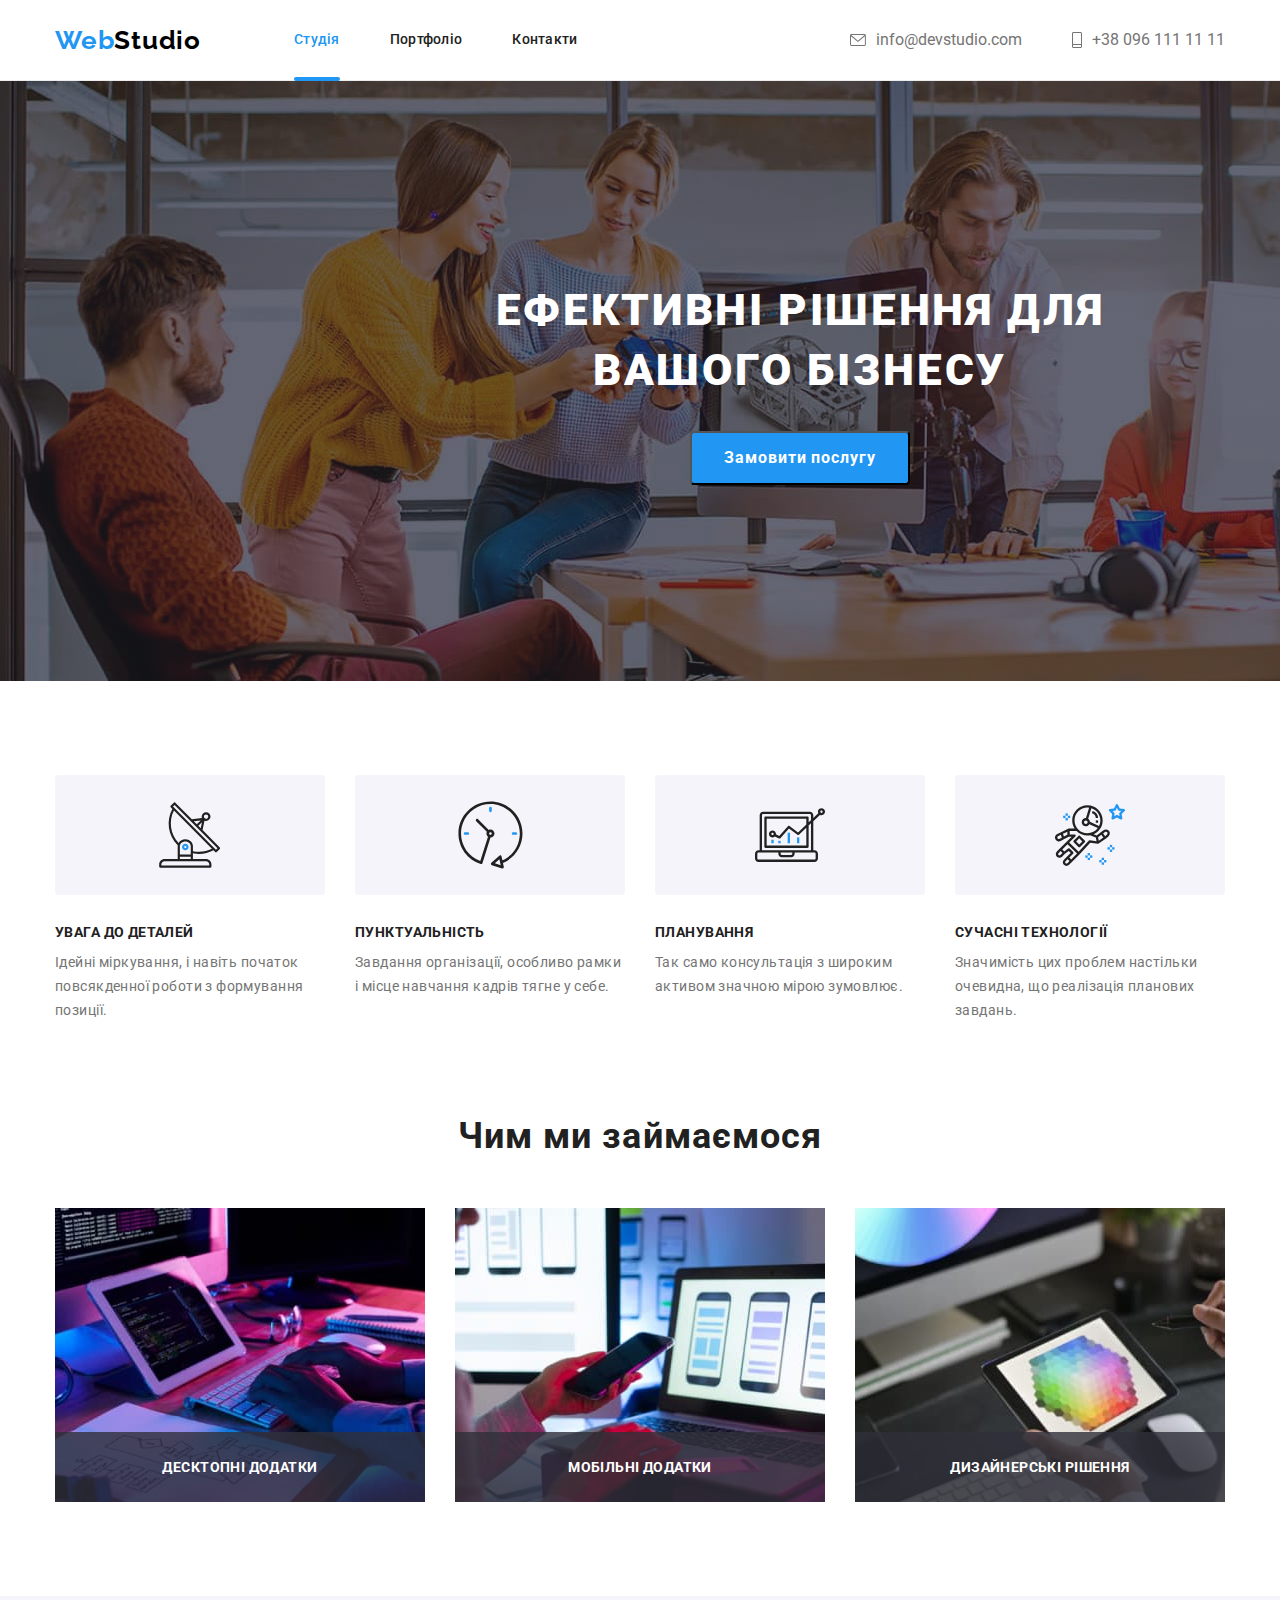
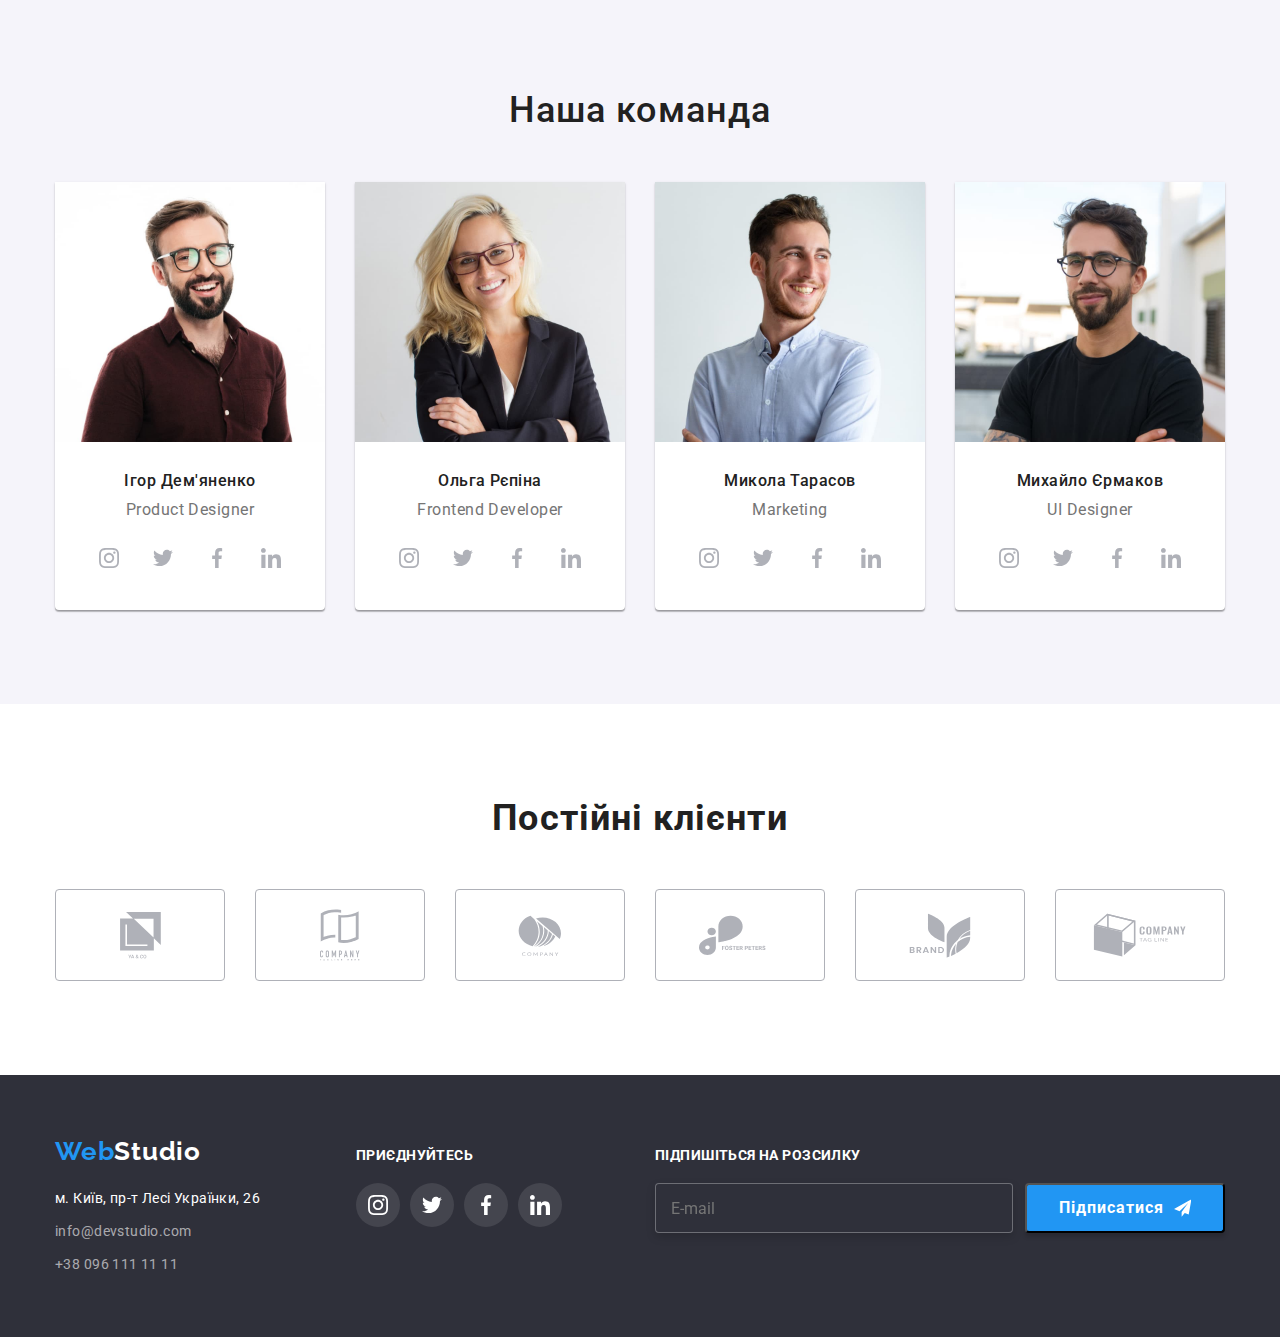
==== index.html @ 46eb8ef8 "one" ====
<!DOCTYPE html>
<html lang="uk">
  <head>
    <meta charset="UTF-8" />
    <meta http-equiv="X-UA-Compatible" content="IE=edge" />
    <meta name="viewport" content="width=device-width, initial-scale=1.0" />
    <title>WebStudio</title>
    <link rel="preconnect" href="https://fonts.googleapis.com" />
    <link rel="preconnect" href="https://fonts.gstatic.com" crossorigin />
    <link
      href="https://fonts.googleapis.com/css2?family=Raleway:wght@700&family=Roboto:wght@400;500;700;900&display=swap"
      rel="stylesheet"
    />
    <link
      rel="stylesheet"
      href="https://cdnjs.cloudflare.com/ajax/libs/modern-normalize/1.1.0/modern-normalize.css"
    />
    <link rel="stylesheet" href=".//css/main.min.css" />
  </head>
  <body>
    <header class="head">
      <div class="container head__container">
        <nav class="nav">
          <a href="./index.html" class="logo"
            >Web<span class="logo--top">Studio</span></a
          >
          <ul class="list nav__list">
            <li class="item nav__item">
              <a href="./index.html" class="link nav__link nav__link--current"
                >Студія</a
              >
            </li>
            <li class="item nav__item">
              <a href="./portfolio.html" class="link nav__link">Портфоліо</a>
            </li>
            <li class="item nav__item">
              <a href="#" class="link nav__link">Контакти</a>
            </li>
          </ul>
        </nav>
        <ul class="list list--contact">
          <li class="item list--contact__item">
            <a
              href="mailto:info@devstudio.com"
              class="link list--contact__link"
            >
              <svg class="icon-mail" width="16px" height="12px">
                <use href="./images/symbol-defs.svg#icon-mail"></use>
              </svg>
              info@devstudio.com</a
            >
          </li>
          <li class="item list--contact__item">
            <a href="tel:+380961111111" class="link list--contact__link">
              <svg class="icon-phone" width="10px" height="16px">
                <use href="./images/symbol-defs.svg#icon-phone"></use></svg
              >+38 096 111 11 11</a
            >
          </li>
        </ul>
      </div>
    </header>
    <main>
      <section class="hero">
        <h1 class="title hero__title">
          ЕФЕКТИВНІ РІШЕННЯ ДЛЯ <br />
          ВАШОГО БІЗНЕСУ
        </h1>
        <button type="button" class="button" data-modal-open>
          Замовити послугу
        </button>
      </section>
      <section class="benefits">
        <div class="container">
          <h2 class="visually-hidden">Наші переваги</h2>
          <ul class="benefits__list list">
            <li class="item benefits__item">
              <div class="benefits__svg">
                <svg width="65.32px" height="70px">
                  <use href="./images/symbol-defs.svg#icon-antenna"></use>
                </svg>
              </div>
              <h3 class="title benefits__title">УВАГА ДО ДЕТАЛЕЙ</h3>
              <p class="text benefits__text">
                Ідейні міркування, і навіть початок повсякденної роботи з
                формування позиції.
              </p>
            </li>
            <li class="item benefits__item">
              <div class="benefits__svg">
                <svg width="66.96px" height="70px">
                  <use href="./images/symbol-defs.svg#icon-clock"></use>
                </svg>
              </div>
              <h3 class="title benefits__title">ПУНКТУАЛЬНІСТЬ</h3>
              <p class="text benefits__text">
                Завдання організації, особливо рамки і місце навчання кадрів
                тягне у себе.
              </p>
            </li>
            <li class="item benefits__item">
              <div class="benefits__svg">
                <svg width="70px" height="70px" class="diagram">
                  <use href="./images/symbol-defs.svg#icon-diagram"></use>
                </svg>
              </div>
              <h3 class="title benefits__title">ПЛАНУВАННЯ</h3>
              <p class="text benefits__text">
                Так само консультація з широким активом значною мірою зумовлює.
              </p>
            </li>
            <li class="item benefits__item">
              <div class="benefits__svg">
                <svg width="70px" height="70px">
                  <use href="./images/symbol-defs.svg#icon-astronaut"></use>
                </svg>
              </div>
              <h3 class="title benefits__title">СУЧАСНІ ТЕХНОЛОГІЇ</h3>
              <p class="text benefits__text">
                Значимість цих проблем настільки очевидна, що реалізація
                планових завдань.
              </p>
            </li>
          </ul>
        </div>
      </section>
      <section class="ourwork">
        <div class="container">
          <h2 class="title ourwork__title">Чим ми займаємося</h2>
          <ul class="list ourwork__list">
            <li class="item ourwork__item">
              <div class="ourwork__overlay">
                <h3 class="ourwork__text text">ДЕСКТОПНІ ДОДАТКИ</h3>
              </div>
              <img
                src="./images/img1.jpg"
                width="370"
                alt="Людина працює за комп'ютером"
              />
            </li>
            <li class="item ourwork__item">
              <div class="ourwork__overlay">
                <h3 class="ourwork__text text">МОБІЛЬНІ ДОДАТКИ</h3>
              </div>
              <img
                src="./images/img3.jpg"
                width="370"
                alt="Людина працює з телефоном"
              />
            </li>
            <li class="item ourwork__item">
              <div class="ourwork__overlay">
                <h3 class="ourwork__text text">ДИЗАЙНЕРСЬКІ РІШЕННЯ</h3>
              </div>
              <img
                src="./images/img2.jpg"
                width="370"
                alt="Людина працює з планшетом"
              />
            </li>
          </ul>
        </div>
      </section>
      <section class="team">
        <div class="container">
          <h2 class="title team__title">Наша команда</h2>
          <ul class="list team__list">
            <li class="item team__item">
              <img
                class="members-photo"
                src="./images/person1.jpg"
                width="270"
                alt="Фотографія Ігор Дем'яненко"
              />
              <div class="team__border">
                <h3 class="title team__item__title">Ігор Дем'яненко</h3>
                <p class="text team__text">Product Designer</p>
                <ul class="sm-list list">
                  <li class="sm-list__item item">
                    <a class="sm-list__link link inst" href="#"
                      ><svg class="inst" width="20px" height="20px">
                        <use
                          href="./images/symbol-defs.svg#icon-inst"
                        ></use></svg
                    ></a>
                  </li>
                  <li class="sm-list__item item">
                    <a class="sm-list__link link twitter" href="#"
                      ><svg class="twitter" width="20px" height="20px">
                        <use
                          href="./images/symbol-defs.svg#icon-twitter"
                        ></use></svg
                    ></a>
                  </li>
                  <li class="sm-list__item item">
                    <a class="sm-list__link link fb" href="#"
                      ><svg class="fb" width="20px" height="20px">
                        <use href="./images/symbol-defs.svg#icon-fb"></use></svg
                    ></a>
                  </li>
                  <li class="sm-list__item item">
                    <a class="sm-list__link link linkedin" href="#"
                      ><svg class="linkedin" width="20px" height="20px">
                        <use
                          href="./images/symbol-defs.svg#icon-linkedin"
                        ></use></svg
                    ></a>
                  </li>
                </ul>
              </div>
            </li>
            <li class="item team__item">
              <img
                class="members-photo"
                src="./images/person2.jpg"
                width="270"
                alt="Фотографія Ольга Рєпіна"
              />
              <div class="team__border">
                <h3 class="title team__item__title">Ольга Рєпіна</h3>
                <p class="text team__text">Frontend Developer</p>
                <ul class="sm-list list">
                  <li class="sm-list__item item">
                    <a class="sm-list__link link inst" href="#"
                      ><svg class="inst" width="20px" height="20px">
                        <use
                          href="./images/symbol-defs.svg#icon-inst"
                        ></use></svg
                    ></a>
                  </li>
                  <li class="sm-list__item item">
                    <a class="sm-list__link link twitter" href="#"
                      ><svg class="twitter" width="20px" height="20px">
                        <use
                          href="./images/symbol-defs.svg#icon-twitter"
                        ></use></svg
                    ></a>
                  </li>
                  <li class="sm-list__item item">
                    <a class="sm-list__link link fb" href="#"
                      ><svg class="fb" width="20px" height="20px">
                        <use href="./images/symbol-defs.svg#icon-fb"></use></svg
                    ></a>
                  </li>
                  <li class="sm-list__item item">
                    <a class="sm-list__link link linkedin" href="#"
                      ><svg class="linkedin" width="20px" height="20px">
                        <use
                          href="./images/symbol-defs.svg#icon-linkedin"
                        ></use></svg
                    ></a>
                  </li>
                </ul>
              </div>
            </li>
            <li class="item team__item">
              <img
                class="members-photo"
                src="./images/person3.jpg"
                width="270"
                alt="Фотографія Микола Тарасов"
              />
              <div class="team__border">
                <h3 class="title team__item__title">Микола Тарасов</h3>
                <p class="text team__text">Marketing</p>
                <ul class="sm-list list">
                  <li class="sm-list__item item">
                    <a class="sm-list__link link inst" href="#"
                      ><svg class="inst" width="20px" height="20px">
                        <use
                          href="./images/symbol-defs.svg#icon-inst"
                        ></use></svg
                    ></a>
                  </li>
                  <li class="sm-list__item item">
                    <a class="sm-list__link link twitter" href="#"
                      ><svg class="twitter" width="20px" height="20px">
                        <use
                          href="./images/symbol-defs.svg#icon-twitter"
                        ></use></svg
                    ></a>
                  </li>
                  <li class="sm-list__item item">
                    <a class="sm-list__link link fb" href="#"
                      ><svg class="fb" width="20px" height="20px">
                        <use href="./images/symbol-defs.svg#icon-fb"></use></svg
                    ></a>
                  </li>
                  <li class="sm-list__item item">
                    <a class="sm-list__link link linkedin" href="#"
                      ><svg class="linkedin" width="20px" height="20px">
                        <use
                          href="./images/symbol-defs.svg#icon-linkedin"
                        ></use></svg
                    ></a>
                  </li>
                </ul>
              </div>
            </li>
            <li class="item team__item">
              <img
                class="members-photo"
                src="./images/person4.jpg"
                width="270"
                alt="Фотографія Михайло Єрмаков"
              />
              <div class="team__border">
                <h3 class="title team__item__title">Михайло Єрмаков</h3>
                <p class="text team__text">UI Designer</p>
                <ul class="sm-list list">
                  <li class="sm-list__item item">
                    <a class="sm-list__link link inst" href="#"
                      ><svg class="inst" width="20px" height="20px">
                        <use
                          href="./images/symbol-defs.svg#icon-inst"
                        ></use></svg
                    ></a>
                  </li>
                  <li class="sm-list__item item">
                    <a class="sm-list__link link twitter" href="#"
                      ><svg class="twitter" width="20px" height="20px">
                        <use
                          href="./images/symbol-defs.svg#icon-twitter"
                        ></use></svg
                    ></a>
                  </li>
                  <li class="sm-list__item item">
                    <a class="sm-list__link link fb" href="#"
                      ><svg class="fb" width="20px" height="20px">
                        <use href="./images/symbol-defs.svg#icon-fb"></use></svg
                    ></a>
                  </li>
                  <li class="sm-list__item item">
                    <a class="sm-list__link link linkedin" href="#"
                      ><svg class="linkedin" width="20px" height="20px">
                        <use
                          href="./images/symbol-defs.svg#icon-linkedin"
                        ></use></svg
                    ></a>
                  </li>
                </ul>
              </div>
            </li>
          </ul>
        </div>
      </section>
      <section class="client">
        <div class="container">
          <h2 class="client__title title">Постійні клієнти</h2>
          <ul class="client__list list">
            <li class="client__item item">
              <a class="client__link link" href="#"
                ><svg class="client-svg" width="41" height="46.7px">
                  <use href="./images/symbol-defs.svg#icon-icon1"></use></svg
              ></a>
            </li>
            <li class="client__item item">
              <a class="client__link link" href="#"
                ><svg class="client-svg" width="40" height="52">
                  <use href="./images/symbol-defs.svg#icon-icon2"></use></svg
              ></a>
            </li>
            <li class="client__item item">
              <a class="client__link link" href="#"
                ><svg class="client-svg" width="43.46px" height="41.18px">
                  <use href="./images/symbol-defs.svg#icon-icon3"></use></svg
              ></a>
            </li>
            <li class="client__item item">
              <a class="client__link link" href="#"
                ><svg class="client-svg" width="84.44px" height="40.62px">
                  <use href="./images/symbol-defs.svg#icon-icon4"></use></svg
              ></a>
            </li>
            <li class="client__item item">
              <a class="client__link link" href="#"
                ><svg class="client-svg" width="62.54px" height="45.43px">
                  <use href="./images/symbol-defs.svg#icon-icon5"></use></svg
              ></a>
            </li>
            <li class="client__item item">
              <a class="client__link link" href="#"
                ><svg class="client-svg" width="93.79px" height="43.93px">
                  <use href="./images/symbol-defs.svg#icon-icon6"></use></svg
              ></a>
            </li>
          </ul>
        </div>
      </section>
    </main>
    <footer class="footer">
      <div class="container footer__container">
        <div class="footer-adres">
          <a href="./index.html" class="footer-logo logo"
            >Web<span class="logo--foot">Studio</span></a
          >
          <address class="address-info">
            <ul class="address-info__list list">
              <li>
                <a
                  href="https://goo.gl/maps/CPtrU1FHBa2aNyZL9"
                  target="_blank"
                  rel="noopener noreferrer nofollow"
                  class="footer__link--adress link"
                  >м. Київ, пр-т Лесі Українки, 26</a
                >
              </li>
              <li>
                <a
                  href="mailto:info@devstudio.com"
                  class="footer__link footer__link--email link"
                  >info@devstudio.com</a
                >
              </li>
              <li>
                <a href="tel:+380961111111" class="footer__link link"
                  >+38 096 111 11 11</a
                >
              </li>
            </ul>
          </address>
        </div>
        <div class="footer-sm">
          <h3 class="footer-sm__title title">ПРИЄДНУЙТЕСЬ</h3>
          <ul class="sm-list--footer list">
            <li class="sm-list--footer__item item">
              <a class="sm-list--footer__link link inst" href="#"
                ><svg class="inst" width="20px" height="20px">
                  <use href="./images/symbol-defs.svg#icon-inst"></use></svg
              ></a>
            </li>
            <li class="sm-list--footer__item item">
              <a class="sm-list--footer__link link twitter" href="#"
                ><svg class="twitter" width="20px" height="20px">
                  <use href="./images/symbol-defs.svg#icon-twitter"></use></svg
              ></a>
            </li>
            <li class="sm-list--footer__item item">
              <a class="sm-list--footer__link link fb" href="#"
                ><svg class="fb" width="20px" height="20px">
                  <use href="./images/symbol-defs.svg#icon-fb"></use></svg
              ></a>
            </li>
            <li class="sm-list--footer__item item">
              <a class="sm-list--footer__link link linkedin" href="#"
                ><svg class="linkedin" width="20px" height="20px">
                  <use href="./images/symbol-defs.svg#icon-linkedin"></use></svg
              ></a>
            </li>
          </ul>
        </div>
        <div class="join-us">
          <h3 class="join-us__title">ПІДПИШІТЬСЯ НА РОЗСИЛКУ</h3>
          <form class="js-speaker-form join-us__form form" name="email">
            <label for="email"></label>
            <input
              class="join-us__form__input input"
              type="email"
              name="email"
              placeholder="E-mail"
              id="email"
            />
            <button class="button button-sub" type="submit">
              Підписатися<svg class="plane-svg" width="24px" height="24px">
                <use href="./images/symbol-defs.svg#icon-plane"></use>
              </svg>
            </button>
          </form>
        </div>
      </div>
    </footer>
    <div class="backdrop is-hidden" data-modal>
      <div class="modal">
        <button type="button" class="close-button" data-modal-close>
          <svg class="close-svg" width="18px" height="18px">
            <use href="./images/symbol-defs.svg#icon-close"></use>
          </svg>
        </button>
        <div class="modal-form">
          <h2 class="modal__title title">
            Залиште свої дані, ми вам передзвонимо
          </h2>
          <form class="js-speaker-form form modal-form__form" name="info">
            <div class="form-field">
              <label for="name">Ім'я</label>
              <input
                class="modal__input name"
                type="text"
                name="name"
                id="name"
              />
              <svg class="form-field--svg" width="18px" height="18px">
                <use href="./images/symbol-defs.svg#icon-person"></use>
              </svg>
            </div>
            <div class="form-field">
              <label for="tel">Телефон</label>
              <input class="modal__input tel" type="tel" name="tel" id="tel" />
              <svg class="form-field--svg" width="18px" height="18px">
                <use href="./images/symbol-defs.svg#icon-iphone"></use>
              </svg>
            </div>
            <div class="form-field">
              <label for="emaill">Пошта</label>
              <input
                class="modal__input email"
                type="email"
                name="email"
                id="emaill"
              />
              <svg class="form-field--svg" width="18px" height="18px">
                <use href="./images/symbol-defs.svg#icon-emaill"></use>
              </svg>
            </div>
            <div class="form-field form-field--coment">
              <label for="coment">Коментар</label>
              <textarea
                class="coment-box"
                name="coment"
                id="coment"
                placeholder="Введіть текст"
                cols="30"
                rows="10"
              ></textarea>
            </div>

            <div class="form-checkbox">
              <label for="condition" class="form-checkbox__label">
                <input
                  class="input form-checkbox__input visually-hidden"
                  type="checkbox"
                  name="condition"
                  id="condition"
                /><svg class="form-checkbox--svg" width="16px" height="15px">
                  <use href="./images/symbol-defs.svg#icon-confirm1"></use>
                </svg>
                Погоджуюся з розсилкою та приймаю &nbsp;
                <a href="#" class="form-checkbox__link link"> Умови договору</a>
              </label>
            </div>

            <button class="button modal-send" type="submit">Відправити</button>
          </form>
        </div>
      </div>
    </div>

    <script src="./js/model.js"></script>

    <script>
      (() => {
        document
          .querySelector(".js-speaker-form")
          .addEventListener("submit", (e) => {
            e.preventDefault();

            new FormData(e.currentTarget).forEach((value, name) =>
              console.log(`${name}: ${value}`)
            );
          });
      })();
    </script>
  </body>
</html>
---- css/main.min.css ----
.visually-hidden{position:absolute;white-space:nowrap;width:1px;height:1px;overflow:hidden;border:0;padding:0;clip:rect(0 0 0 0);-webkit-clip-path:inset(50%);clip-path:inset(50%);margin:-1px}.is-hidden{pointer-events:none;opacity:0}.benefits{padding-bottom:94px}body{background-color:#fff;color:#757575;font-family:roboto,sans-serif}.list{display:-webkit-box;display:-ms-flexbox;display:flex;list-style:none;margin:0;padding:0}.link{text-decoration:none}.title{color:#212121}.text{color:#757575}h1,h2,h3,h4,h5,h6,p{margin:0;padding:0}ul{margin:0;padding-left:0}img,a{display:block}button{cursor:pointer}.button{color:#fff;background-color:#2196f3;font-family:inherit;font-weight:700;font-size:16px;line-height:1.87;letter-spacing:.06em;border-radius:4px;padding:10px 32px;-webkit-transition-property:background-color;transition-property:background-color;-webkit-transition-duration:250ms;transition-duration:250ms;-webkit-transition-timing-function:cubic-bezier(0.4, 0, 0.2, 1);transition-timing-function:cubic-bezier(0.4, 0, 0.2, 1)}.button:hover{background-color:#188ce8}.portfolio-button{color:#212121;background-color:#f5f4fa;font-family:inherit;font-weight:500;font-size:16px;line-height:1.62;text-align:center;letter-spacing:.03em;cursor:pointer;display:inline-block;border-radius:4px;padding:6px 22px;border:rgba(0,0,0,0);-webkit-transition-property:background-color,color,-webkit-box-shadow;transition-property:background-color,color,-webkit-box-shadow;transition-property:background-color,color,box-shadow;transition-property:background-color,color,box-shadow,-webkit-box-shadow;-webkit-transition-duration:250ms;transition-duration:250ms;-webkit-transition-timing-function:cubic-bezier(0.4, 0, 0.2, 1);transition-timing-function:cubic-bezier(0.4, 0, 0.2, 1)}.portfolio-button:hover,.portfolio-button:focus{-webkit-box-shadow:0px 3px 1px rgba(0,0,0,.1),0px 1px 2px rgba(0,0,0,.08),0px 2px 2px rgba(0,0,0,.12);box-shadow:0px 3px 1px rgba(0,0,0,.1),0px 1px 2px rgba(0,0,0,.08),0px 2px 2px rgba(0,0,0,.12);color:#fff;background-color:#2196f3}.container{margin-left:auto;margin-right:auto;width:1200px;padding-left:15px;padding-right:15px}.head__container{display:-webkit-box;display:-ms-flexbox;display:flex;-webkit-box-align:center;-ms-flex-align:center;align-items:center}.footer__container{display:-webkit-box;display:-ms-flexbox;display:flex;-webkit-box-align:baseline;-ms-flex-align:baseline;align-items:baseline}.logo{color:#2196f3;font-family:raleway,sans-serif;font-weight:700;font-size:26px;line-height:1.19;letter-spacing:.03em;text-decoration:none}.logo--top{color:#000}.logo--foot{color:#fff}.footer-logo{margin-bottom:20px;display:block}.sm-list{-webkit-box-pack:center;-ms-flex-pack:center;justify-content:center;-webkit-box-align:center;-ms-flex-align:center;align-items:center}.sm-list__item:not(:last-child){margin-right:10px}.sm-list__link{display:-webkit-box;display:-ms-flexbox;display:flex;width:44px;height:44px;-webkit-box-pack:center;-ms-flex-pack:center;justify-content:center;-webkit-box-align:center;-ms-flex-align:center;align-items:center;color:#afb1b8;border-radius:50%;-webkit-transition-property:background-color,color;transition-property:background-color,color;-webkit-transition-duration:250ms;transition-duration:250ms;-webkit-transition-timing-function:cubic-bezier(0.4, 0, 0.2, 1);transition-timing-function:cubic-bezier(0.4, 0, 0.2, 1)}.sm-list__link:hover,.sm-list__link:focus{background-color:#2196f3;color:#fff}.inst,.twitter,.fb,.linkedin{fill:currentColor}.footer-sm{display:block;margin-left:70px}.footer-sm__title{font-size:14px;line-height:16px;letter-spacing:.03em;color:#fff;margin-top:12px;margin-bottom:20px;height:16px}.sm-list--footer{-webkit-box-pack:center;-ms-flex-pack:center;justify-content:center;-webkit-box-align:center;-ms-flex-align:center;align-items:center}.sm-list--footer__item:not(:last-child){margin-right:10px}.sm-list--footer__link{display:-webkit-box;display:-ms-flexbox;display:flex;width:44px;height:44px;-webkit-box-pack:center;-ms-flex-pack:center;justify-content:center;-webkit-box-align:center;-ms-flex-align:center;align-items:center;color:#fff;border-radius:50%;background-color:rgba(255,255,255,.1);-webkit-transition-property:background-color,color;transition-property:background-color,color;-webkit-transition-duration:250ms;transition-duration:250ms;-webkit-transition-timing-function:cubic-bezier(0.4, 0, 0.2, 1);transition-timing-function:cubic-bezier(0.4, 0, 0.2, 1)}.sm-list--footer__link:hover,.sm-list--footer__link:focus{background-color:#2196f3;color:#fff}.head{border-bottom:1px solid #ececec}.head__container{display:-webkit-box;display:-ms-flexbox;display:flex;-webkit-box-align:center;-ms-flex-align:center;align-items:center}.nav{display:-webkit-box;display:-ms-flexbox;display:flex;-webkit-box-align:center;-ms-flex-align:center;align-items:center;font-weight:500;font-size:14px;line-height:1.14;letter-spacing:.02em}.nav__list{margin-left:93px}.nav__item:not(:last-child){margin-right:50px}.nav__link{color:#212121;padding-top:32px;padding-bottom:32px;-webkit-transition-property:color;transition-property:color;-webkit-transition-duration:250ms;transition-duration:250ms;-webkit-transition-timing-function:cubic-bezier(0.4, 0, 0.2, 1);transition-timing-function:cubic-bezier(0.4, 0, 0.2, 1)}.nav__link:hover{color:#2196f3}.nav__link:focus{color:#2196f3}.nav__link--current{position:relative;color:#2196f3}.nav__link--current::after{content:"";position:absolute;width:100%;height:4px;bottom:-1px;left:0;background-color:#2196f3;border-radius:2px}.list--contact{margin-left:auto}.list--contact__item:not(:last-child){margin-right:50px}.list--contact__link{color:#757575;text-decoration:none;display:-webkit-box;display:-ms-flexbox;display:flex;-webkit-box-align:center;-ms-flex-align:center;align-items:center;padding-top:20px;padding-bottom:20px;-webkit-transition-property:color;transition-property:color;-webkit-transition-duration:250ms;transition-duration:250ms;-webkit-transition-timing-function:cubic-bezier(0.4, 0, 0.2, 1);transition-timing-function:cubic-bezier(0.4, 0, 0.2, 1)}.list--contact__link:hover,.list--contact__link:focus{color:#2196f3}.icon-mail,.icon-phone{padding:0;margin-bottom:0;margin-right:10px;fill:currentColor}.hero{background-image:-webkit-gradient(linear, right top, left top, from(rgba(47, 48, 58, 0.4)), to(rgba(47, 48, 58, 0.4))),url(../images/hero-back.jpg);background-image:linear-gradient(to left, rgba(47, 48, 58, 0.4), rgba(47, 48, 58, 0.4)),url(../images/hero-back.jpg);min-width:1600px;height:600px;background-color:#c4c4c4;color:#fff;text-align:center;margin-left:auto;margin-right:auto;margin-top:0;padding-top:200px;padding-bottom:200px}.hero__title{font-weight:900;font-size:44px;line-height:1.36;letter-spacing:.06em;color:var(--primary-white);margin-bottom:30px}.benefits{padding-top:94px}.benefits__title{color:#212121;font-size:14px;line-height:1.14;letter-spacing:.03em;margin-bottom:10px}.benefits__text{font-size:14px;line-height:1.7;letter-spacing:.03em}.benefits__item{width:270px}.benefits__item:not(:last-child){margin-right:30px}.benefits__svg{display:-webkit-box;display:-ms-flexbox;display:flex;-webkit-box-pack:center;-ms-flex-pack:center;justify-content:center;-webkit-box-align:center;-ms-flex-align:center;align-items:center;height:120px;margin-bottom:30px;border-radius:4px;background-color:#f5f4fa}.ourwork{padding-bottom:94px}.ourwork__item{position:relative}.ourwork__item:not(:last-child){margin-right:30px}.ourwork__title{font-size:36px;line-height:1.16;text-align:center;letter-spacing:.03em;margin-bottom:50px}.ourwork__text{position:absolute;top:50%;left:50%;-webkit-transform:translate(-50%, -50%);transform:translate(-50%, -50%);font-size:14px;line-height:16px;text-align:center;letter-spacing:.03em;text-transform:uppercase;color:#fff}.ourwork__overlay{position:absolute;width:100%;height:70px;left:0;bottom:0;background-color:rgba(47,48,58,.8)}.team{background-color:#f5f4fa;padding-bottom:94px;padding-top:94px}.team__title{font-weight:500;font-size:36px;line-height:1.16;text-align:center;letter-spacing:.03em;margin-bottom:50px}.team__text{font-size:16px;line-height:1.18;text-align:center;letter-spacing:.03em;margin-bottom:16px}.team__border{padding-top:30px;padding-bottom:30px}.team__item{background-color:#fff;border-radius:0px 0px 4px 4px;width:270px;-webkit-box-shadow:0px 1px 3px rgba(0,0,0,.12),0px 1px 1px rgba(0,0,0,.14),0px 2px 1px rgba(0,0,0,.2);box-shadow:0px 1px 3px rgba(0,0,0,.12),0px 1px 1px rgba(0,0,0,.14),0px 2px 1px rgba(0,0,0,.2)}.team__item:not(:last-child){margin-right:30px}.team__item__title{font-weight:500;font-size:16px;line-height:1.18;text-align:center;letter-spacing:.03em;margin-bottom:10px}.client{padding-bottom:94px;padding-top:94px}.client__title{font-size:36px;line-height:1.16;text-align:center;letter-spacing:.03em;margin-bottom:50px}.client__list{display:-webkit-box;display:-ms-flexbox;display:flex;-webkit-box-pack:center;-ms-flex-pack:center;justify-content:center;-webkit-box-align:center;-ms-flex-align:center;align-items:center;color:#afb1b8}.client__link{display:-webkit-box;display:-ms-flexbox;display:flex;-webkit-box-pack:center;-ms-flex-pack:center;justify-content:center;-webkit-box-align:center;-ms-flex-align:center;align-items:center;width:170px;height:92px;border:1px solid #afb1b8;border-radius:4px;color:#afb1b8;-webkit-transition-property:color,border;transition-property:color,border;-webkit-transition-duration:250ms;transition-duration:250ms;-webkit-transition-timing-function:cubic-bezier(0.4, 0, 0.2, 1);transition-timing-function:cubic-bezier(0.4, 0, 0.2, 1)}.client__link:hover,.client__link:focus{color:#2196f3;border:1px solid #2196f3}.client__item:not(:last-child){margin-right:30px}.client-svg{fill:currentColor}.footer{background-color:#2f303a;padding-top:60px;padding-bottom:60px}.footer__container{display:-webkit-box;display:-ms-flexbox;display:flex;-webkit-box-align:baseline;-ms-flex-align:baseline;align-items:baseline}.footer__link{display:block;color:rgba(255,255,255,.6);text-decoration:none;font-style:normal;font-size:14px;line-height:1.71;letter-spacing:.03em;-webkit-transition-property:color;transition-property:color;-webkit-transition-duration:250ms;transition-duration:250ms;-webkit-transition-timing-function:cubic-bezier(0.4, 0, 0.2, 1);transition-timing-function:cubic-bezier(0.4, 0, 0.2, 1)}.footer__link:hover,.footer__link:focus{color:#2196f3}.footer__link--email{margin-bottom:9px}.footer__link--adress{color:#fff;font-style:normal;font-size:14px;line-height:1.71;letter-spacing:.03em;display:block;margin-bottom:9px}.address-info{display:block;width:231px}.address-info__list{display:-webkit-box;display:-ms-flexbox;display:flex;-webkit-box-orient:vertical;-webkit-box-direction:normal;-ms-flex-direction:column;flex-direction:column}.join-us{margin-left:93px}.join-us__title{font-size:14px;line-height:16px;letter-spacing:.03em;color:#fff;margin-bottom:20px;margin-top:12px}.join-us__form{display:-webkit-box;display:-ms-flexbox;display:flex}.join-us__form__input{height:50px;width:358px;margin:0;padding:0;margin-right:12px;padding-left:15px;color:#c4c4c4;background-color:#2f303a;border:1px solid rgba(255,255,255,.3);-webkit-filter:drop-shadow(0px 4px 4px rgba(0, 0, 0, 0.15));filter:drop-shadow(0px 4px 4px rgba(0, 0, 0, 0.15));border-radius:4px}.button-sub{display:-webkit-box;display:-ms-flexbox;display:flex;width:200px;height:50px;-webkit-box-align:center;-ms-flex-align:center;align-items:center;-webkit-box-pack:center;-ms-flex-pack:center;justify-content:center;background:#2196f3;-webkit-box-shadow:0px 4px 4px rgba(0,0,0,.15);box-shadow:0px 4px 4px rgba(0,0,0,.15);border-radius:4px;font-size:16px;line-height:30px;letter-spacing:.06em}.button-sub:hover,.button-sub:focus{-webkit-box-shadow:0px 4px 4px rgba(0,0,0,.15);box-shadow:0px 4px 4px rgba(0,0,0,.15);border-radius:4px}.plane-svg{margin-left:10px}.portfolio{font-size:16px;line-height:1.87;padding-top:94px;padding-bottom:94px}.portfolio__list{display:-webkit-box;display:-ms-flexbox;display:flex;-ms-flex-wrap:wrap;flex-wrap:wrap}.portfolio__item{width:370px}.portfolio__item:not(:nth-child(3n+0)){margin-right:30px}.portfolio__item:not(:nth-last-child(-n+3)){margin-bottom:30px}.portfolio__title{font-size:18px;line-height:2;letter-spacing:.06em;margin-bottom:4px}.portfolio__link{-webkit-transition-property:-webkit-box-shadow;transition-property:-webkit-box-shadow;transition-property:box-shadow;transition-property:box-shadow, -webkit-box-shadow;-webkit-transition-duration:250ms;transition-duration:250ms;-webkit-transition-timing-function:cubic-bezier(0.4, 0, 0.2, 1);transition-timing-function:cubic-bezier(0.4, 0, 0.2, 1)}.portfolio__link:hover,.portfolio__link:focus{-webkit-box-shadow:0px 1px 1px rgba(0,0,0,.12),0px 4px 4px rgba(0,0,0,.06),1px 4px 6px rgba(0,0,0,.16);box-shadow:0px 1px 1px rgba(0,0,0,.12),0px 4px 4px rgba(0,0,0,.06),1px 4px 6px rgba(0,0,0,.16)}.portfolio-border{border:1px solid #eee;padding:20px 24px}.card-photo{position:relative;background-color:rgba(33,150,243,.9);overflow:hidden}.photo{display:block}.card-overlay{position:absolute;width:100%;height:100%;top:100%;background-color:rgba(33,150,243,.9);-webkit-transition:-webkit-transform 250ms cubic-bezier(0.4, 0, 0.2, 1);transition:-webkit-transform 250ms cubic-bezier(0.4, 0, 0.2, 1);transition:transform 250ms cubic-bezier(0.4, 0, 0.2, 1);transition:transform 250ms cubic-bezier(0.4, 0, 0.2, 1), -webkit-transform 250ms cubic-bezier(0.4, 0, 0.2, 1)}.portfolio__link:hover .card-overlay,.portfolio__link:focus .card-overlay{-webkit-transform:translateY(-100%);transform:translateY(-100%)}.card-text{position:absolute;width:322px;height:168px;top:50%;left:50%;-webkit-transform:translate(-50%, -50%);transform:translate(-50%, -50%);color:#fff;font-weight:400;font-size:18px;line-height:28px;letter-spacing:.03em}.list--buttons{margin-bottom:50px;display:-webkit-box;display:-ms-flexbox;display:flex;-webkit-box-pack:center;-ms-flex-pack:center;justify-content:center}.list--buttons__item:not(:last-child){margin-right:8px}.backdrop{position:fixed;top:0;left:0;width:100%;height:100%;background-color:rgba(0,0,0,.2);-webkit-transform:scale(1);transform:scale(1);-webkit-transition:opacity 250ms cubic-bezier(0.4, 0, 0.2, 1);transition:opacity 250ms cubic-bezier(0.4, 0, 0.2, 1)}.modal{width:528px;height:581px;position:absolute;top:50%;left:50%;-webkit-transform:scale(1) translate(-50%, -50%);transform:scale(1) translate(-50%, -50%);background-color:#fff;-webkit-box-shadow:0px 1px 3px rgba(0,0,0,.12),0px 1px 1px rgba(0,0,0,.14),0px 2px 1px rgba(0,0,0,.2);box-shadow:0px 1px 3px rgba(0,0,0,.12),0px 1px 1px rgba(0,0,0,.14),0px 2px 1px rgba(0,0,0,.2);border-radius:4px;-webkit-transition:-webkit-transform 250ms cubic-bezier(0.4, 0, 0.2, 1);transition:-webkit-transform 250ms cubic-bezier(0.4, 0, 0.2, 1);transition:transform 250ms cubic-bezier(0.4, 0, 0.2, 1);transition:transform 250ms cubic-bezier(0.4, 0, 0.2, 1), -webkit-transform 250ms cubic-bezier(0.4, 0, 0.2, 1)}.modal__title{margin-top:40px;margin-bottom:20px;font-weight:700;font-size:20px;line-height:23px;text-align:center;letter-spacing:.03em}.modal__input{width:448px;height:40px;margin-top:4px;padding-top:12px;padding-bottom:12px;padding-left:42px;border:1px solid rgba(33,33,33,.2);border-radius:4px;-webkit-transition:outline-color 250ms cubic-bezier(0.4, 0, 0.2, 1);transition:outline-color 250ms cubic-bezier(0.4, 0, 0.2, 1)}.modal__input:focus{outline:1px solid #2196f3}.modal__input:focus+.form-field--svg{color:#2196f3}.backdrop.is-hidden .modal{-webkit-transform:rotate(90deg) translate(-50%, -50%) scale(0.7);transform:rotate(90deg) translate(-50%, -50%) scale(0.7)}.form-field{position:relative;display:-webkit-box;display:-ms-flexbox;display:flex;-webkit-box-orient:vertical;-webkit-box-direction:normal;-ms-flex-direction:column;flex-direction:column;margin-bottom:10px;width:448px;font-weight:400;font-size:12px;line-height:14px;letter-spacing:.01em}.form-field--coment{margin-bottom:0}.form-field--svg{position:absolute;bottom:11px;left:15px;fill:currentColor;-webkit-transition:color 250ms cubic-bezier(0.4, 0, 0.2, 1);transition:color 250ms cubic-bezier(0.4, 0, 0.2, 1)}textarea{resize:none;width:448px;height:120px;margin-top:4px;padding:12px 16px;border:1px solid rgba(33,33,33,.2);border-radius:4px;-webkit-transition:outline-color 250ms cubic-bezier(0.4, 0, 0.2, 1);transition:outline-color 250ms cubic-bezier(0.4, 0, 0.2, 1)}textarea:focus{outline:1px solid #2196f3}textarea::-webkit-input-placeholder{font-size:12px;line-height:1.17;letter-spacing:.01em;color:rgba(117,117,117,.5)}textarea::-moz-placeholder{font-size:12px;line-height:1.17;letter-spacing:.01em;color:rgba(117,117,117,.5)}textarea:-ms-input-placeholder{font-size:12px;line-height:1.17;letter-spacing:.01em;color:rgba(117,117,117,.5)}textarea::-ms-input-placeholder{font-size:12px;line-height:1.17;letter-spacing:.01em;color:rgba(117,117,117,.5)}textarea::placeholder{font-size:12px;line-height:1.17;letter-spacing:.01em;color:rgba(117,117,117,.5)}.modal-form{display:-webkit-box;display:-ms-flexbox;display:flex;-webkit-box-orient:vertical;-webkit-box-direction:normal;-ms-flex-direction:column;flex-direction:column;-webkit-box-align:center;-ms-flex-align:center;align-items:center}.modal-form__form{width:448px}.form-checkbox{display:-webkit-box;display:-ms-flexbox;display:flex;-webkit-box-orient:horizontal;-webkit-box-direction:normal;-ms-flex-direction:row;flex-direction:row;-webkit-box-align:center;-ms-flex-align:center;align-items:center;margin-top:20px;margin-bottom:30px}.form-checkbox__label{display:-webkit-box;display:-ms-flexbox;display:flex;-webkit-box-align:center;-ms-flex-align:center;align-items:center;font-size:14px;line-height:24px;letter-spacing:.03em}.form-checkbox__input{margin-left:3px;margin-right:7px;width:16px;height:15px}.form-checkbox__link{color:#2196f3}.form-checkbox--svg{margin-right:7px;margin-left:13px;border-radius:2px;border:2px solid #212121;-webkit-transition:border-color,background-color 250ms cubic-bezier(0.4, 0, 0.2, 1);transition:border-color,background-color 250ms cubic-bezier(0.4, 0, 0.2, 1)}.form-checkbox__input:checked+.form-checkbox--svg{border:2px solid #2196f3;background-color:#2196f3}.close-svg{fill:currentColor}.close-button{position:absolute;right:14px;top:14px;width:30px;height:30px;display:-webkit-box;display:-ms-flexbox;display:flex;-webkit-box-align:center;-ms-flex-align:center;align-items:center;-webkit-box-pack:center;-ms-flex-pack:center;justify-content:center;cursor:pointer;border:1px solid rgba(0,0,0,.1);border-radius:50%;background-color:#fff;-webkit-transition:color 250ms cubic-bezier(0.4, 0, 0.2, 1);transition:color 250ms cubic-bezier(0.4, 0, 0.2, 1)}.close-button:hover,.close-button:focus{color:#2196f3}.modal-send{width:200px;height:50px;margin-left:124px;-webkit-box-shadow:0px 4px 4px rgba(0,0,0,.15);box-shadow:0px 4px 4px rgba(0,0,0,.15);border-radius:4px}/*# sourceMappingURL=main.min.css.map */
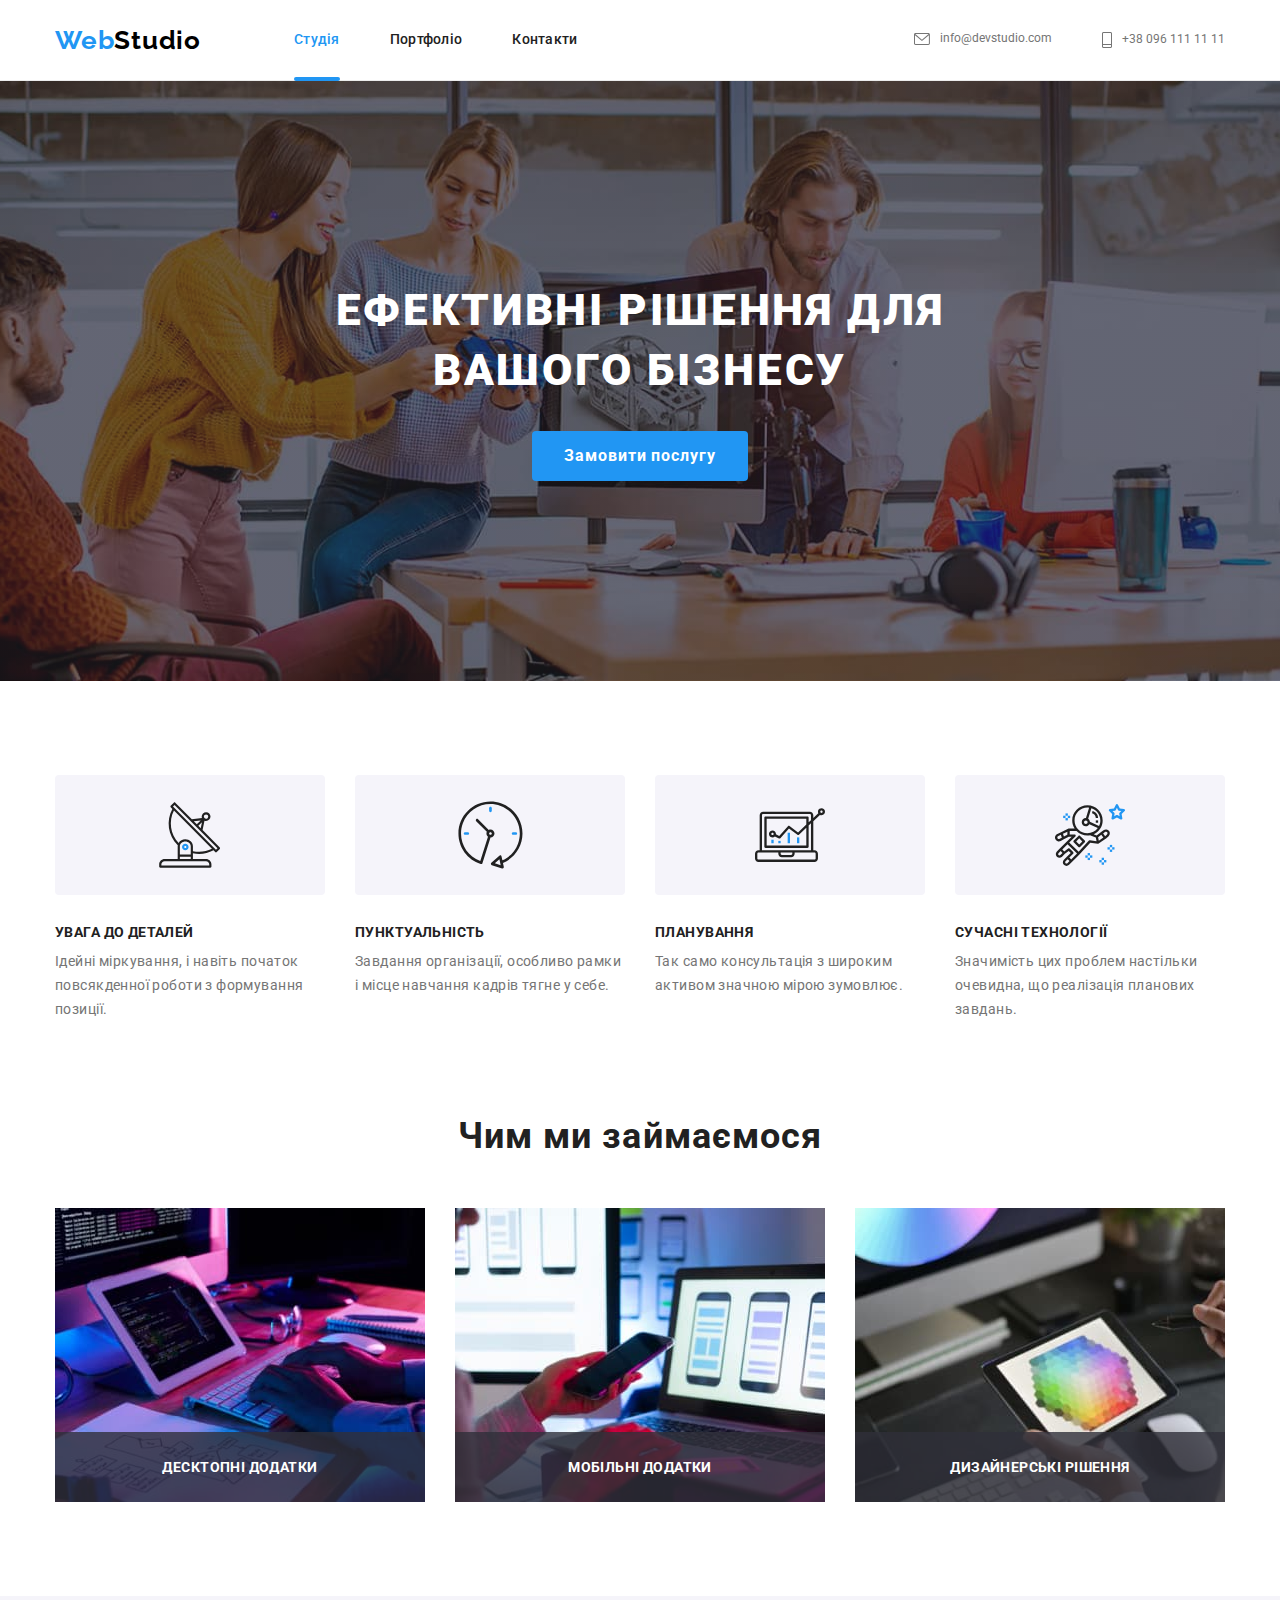
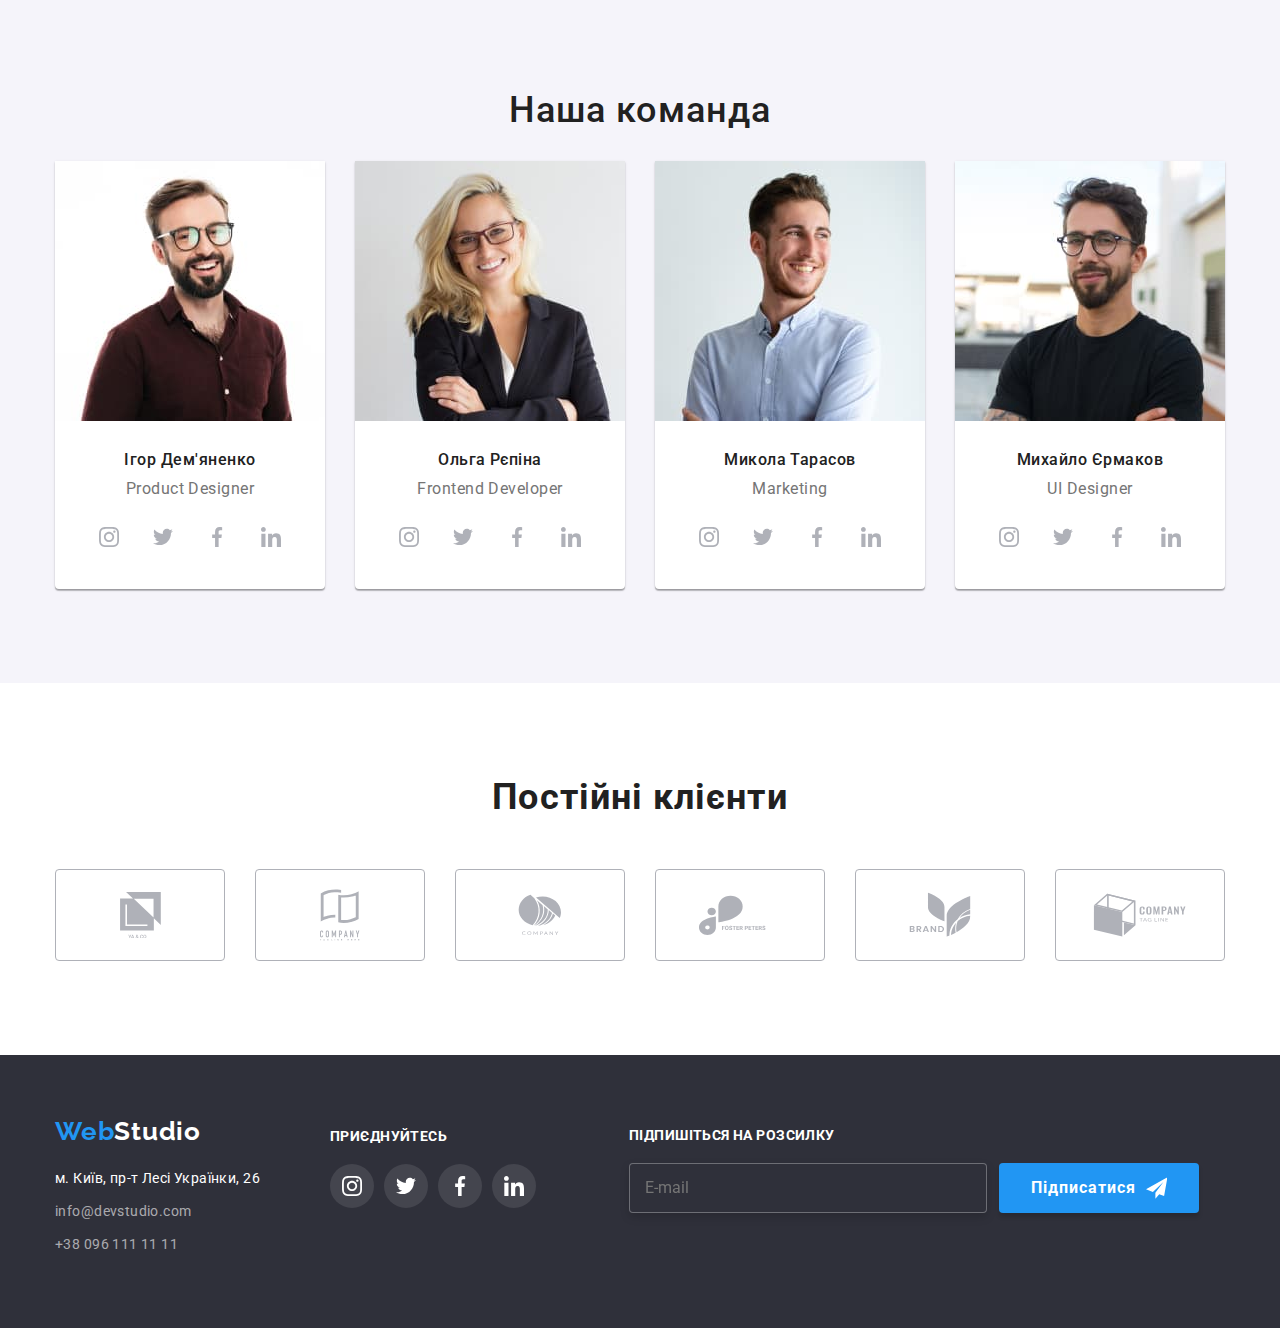
==== commit 80ce735c: "finish-1" ====
--- a/index.html
+++ b/index.html
@@ -20,24 +20,33 @@
   <body>
     <header class="head">
       <div class="container head__container">
-        <nav class="nav">
-          <a href="./index.html" class="logo"
-            >Web<span class="logo--top">Studio</span></a
+    <div class="menu">    
+      <nav class="nav">
+      <a href="./index.html" class="logo"
+        >Web<span class="logo--top">Studio</span></a>
+      <ul class="list nav__list">
+        <li class="item nav__item">
+          <a href="./index.html" class="link nav__link nav__link--current"
+            >Студія</a
           >
-          <ul class="list nav__list">
-            <li class="item nav__item">
-              <a href="./index.html" class="link nav__link nav__link--current"
-                >Студія</a
-              >
-            </li>
-            <li class="item nav__item">
-              <a href="./portfolio.html" class="link nav__link">Портфоліо</a>
-            </li>
-            <li class="item nav__item">
-              <a href="#" class="link nav__link">Контакти</a>
-            </li>
-          </ul>
-        </nav>
+        </li>
+        <li class="item nav__item">
+          <a href="./portfolio.html" class="link nav__link">Портфоліо</a>
+        </li>
+        <li class="item nav__item">
+          <a href="#" class="link nav__link">Контакти</a>
+        </li>
+      </ul>
+    </nav>
+    <button class="menu-button js-open-menu " 
+    type="button"
+    aria-expanded="false"
+    >
+      <svg width="40px" height="40px">
+        <use class="icon-menu" href="./images/symbol-defs.svg#icon-menu"></use>
+      </svg>
+    </button>
+  </div>
         <ul class="list list--contact">
           <li class="item list--contact__item">
             <a
@@ -59,6 +68,54 @@
           </li>
         </ul>
       </div>
+      <div class="mobile-menu js-menu-container">
+        <button type="button" class="close-menu-button js-close-menu">
+          <svg width="40px" height="40px">
+            <use class="icon-close-menu" href="./images/symbol-defs.svg#icon-close-menu"></use>
+           </svg>
+        </button>
+        <div class="mob-nav">
+          <ul class="list mob-nav__list">
+            <li class="item mob-nav__item">
+              <a href="./index.html" class="link mob-nav__link mob-nav__link--current"
+                >Студія</a
+              >
+            </li>
+            <li class="item mob-nav__item">
+              <a href="./portfolio.html" class="link mob-nav__link">Портфоліо</a>
+            </li>
+            <li class="item mob-nav__item">
+              <a href="#" class="link mob-nav__link">Контакти</a>
+            </li>
+          </ul>
+        </div>
+        <div class="mob-contact">
+          <ul class="list mob-contact__list">
+             <li class="item mob-contact__item">
+              <a href="tel:+380961111111" class="link mob-contact__link mob-contact__link--tell">
+                +38 096 111 11 11</a
+              >
+            </li>
+            <li class="item mob-contact__item">
+              <a
+                href="mailto:info@devstudio.com"
+                class="link mob-contact__link"
+              >
+                info@devstudio.com</a
+              >
+            </li>
+           
+          </ul>
+        </div>
+        <div class="mob-social">
+          <ul class="list mob-social__list">
+            <li class="item mob-sicial__item"><a href="#" class="mob-social__link link">Instagram</a></li>
+            <li class="item mob-sicial__item"><a href="#" class="mob-social__link link">Twitter</a></li>
+            <li class="item mob-sicial__item"><a href="#" class="mob-social__link link">Facebook</a></li>
+            <li class="item mob-sicial__item"><a href="#" class="mob-social__link link">LinkedIn</a></li>
+          </ul>
+        </div>
+      </div>
     </header>
     <main>
       <section class="hero">
@@ -66,7 +123,7 @@
           ЕФЕКТИВНІ РІШЕННЯ ДЛЯ <br />
           ВАШОГО БІЗНЕСУ
         </h1>
-        <button type="button" class="button" data-modal-open>
+        <button type="button" class="button hero__button" data-modal-open>
           Замовити послугу
         </button>
       </section>
@@ -133,8 +190,9 @@
                 <h3 class="ourwork__text text">ДЕСКТОПНІ ДОДАТКИ</h3>
               </div>
               <img
-                src="./images/img1.jpg"
-                width="370"
+              srcset="./images/desktop/service-1@1x.jpg 1x, /images/desktop/service-1@2x.jpg 2x, /images/desktop/service-1@3x.jpg 3x" 
+               src="./images/desktop/service-1@1x.jpg"
+               
                 alt="Людина працює за комп'ютером"
               />
             </li>
@@ -143,8 +201,8 @@
                 <h3 class="ourwork__text text">МОБІЛЬНІ ДОДАТКИ</h3>
               </div>
               <img
-                src="./images/img3.jpg"
-                width="370"
+              srcset="./images/desktop/service-2@1x.jpg 1x, /images/desktop/service-2@2x.jpg 2x, /images/desktop/service-2@3x.jpg 3x"
+              src="./images/desktop/service-2@1x.jpg"
                 alt="Людина працює з телефоном"
               />
             </li>
@@ -153,8 +211,8 @@
                 <h3 class="ourwork__text text">ДИЗАЙНЕРСЬКІ РІШЕННЯ</h3>
               </div>
               <img
-                src="./images/img2.jpg"
-                width="370"
+              srcset="./images/desktop/service-3@1x.jpg 1x, /images/desktop/service-3@2x.jpg 2x, /images/desktop/service-3@3x.jpg 3x" 
+              src="./images/desktop/service-3@1x.jpg"
                 alt="Людина працює з планшетом"
               />
             </li>
@@ -166,13 +224,17 @@
           <h2 class="title team__title">Наша команда</h2>
           <ul class="list team__list">
             <li class="item team__item">
-              <img
-                class="members-photo"
-                src="./images/person1.jpg"
-                width="270"
-                alt="Фотографія Ігор Дем'яненко"
-              />
-              <div class="team__border">
+              <picture>
+              <source media="(min-width: 1200px)"
+                                        srcset="./images/desktop/team-1@1x.jpg 1x, ./images/desktop/team-1@2x.jpg 2x, ./images/desktop/team-1@3x.jpg 3x" />
+                                <source media="(min-width: 768px) and (max-width: 1199px)"
+                                        srcset="./images/tablet/team-01@1x.jpg 1x, ./images/tablet/team-01@2x.jpg 2x, ./images/tablet/team-01@3x.jpg 3x" />
+                                <source media="(max-width: 767px)"
+                                        srcset="./images/mobile/team-01@1x.jpg 1x, ./images/mobile/team-01@2x.jpg 2x, ./images/mobile/team-01@3x.jpg 3x" />
+                                <img src="./images/desktop/team-1@1x.jpg"
+                                alt="Фотографія Ігор Дем'яненко" />
+                            </picture>
+              <div class="team__border">   
                 <h3 class="title team__item__title">Ігор Дем'яненко</h3>
                 <p class="text team__text">Product Designer</p>
                 <ul class="sm-list list">
@@ -210,12 +272,16 @@
               </div>
             </li>
             <li class="item team__item">
-              <img
-                class="members-photo"
-                src="./images/person2.jpg"
-                width="270"
-                alt="Фотографія Ольга Рєпіна"
-              />
+              <picture>
+                <source media="(min-width: 1200px)"
+                    srcset="./images/desktop/team-2@1x.jpg 1x, ./images/desktop/team-2@2x.jpg 2x, ./images/desktop/team-2@3x.jpg 3x" />
+                <source media="(min-width: 768px) and (max-width: 1199px)"
+                    srcset="./images/tablet/team-02@1x.jpg 1x, ./images/tablet/team-02@2x.jpg 2x, ./images/tablet/team-02@3x.jpg 3x" />
+                <source media="(max-width: 767px)"
+                    srcset="./images/mobile/team-02@1x.jpg 1x, ./images/mobile/team-02@2x.jpg 2x, ./images/mobile/team-02@3x.jpg 3x" />
+                
+                <img src="./images/desktop/team-2@1x.jpg" alt="Фотографія Ольга Рєпіна" />
+            </picture>
               <div class="team__border">
                 <h3 class="title team__item__title">Ольга Рєпіна</h3>
                 <p class="text team__text">Frontend Developer</p>
@@ -254,12 +320,16 @@
               </div>
             </li>
             <li class="item team__item">
-              <img
-                class="members-photo"
-                src="./images/person3.jpg"
-                width="270"
-                alt="Фотографія Микола Тарасов"
-              />
+              <picture>
+              <source media="(min-width: 1200px)"
+                                    srcset="./images/desktop/team-3@1x.jpg 1x, ./images/desktop/team-3@2x.jpg 2x, ./images/desktop/team-3@3x.jpg 3x" />
+                                <source media="(min-width: 768px) and (max-width: 1199px)"
+                                    srcset="./images/tablet/team-03@1x.jpg 1x, ./images/tablet/team-03@2x.jpg 2x, ./images/tablet/team-03@3x.jpg 3x" />
+                                <source media="(max-width: 767px)"
+                                    srcset="./images/mobile/team-03@1x.jpg 1x, ./images/mobile/team-03@2x.jpg 2x, ./images/mobile/team-03@3x.jpg 3x" />
+
+                                <img src="./images/desktop/team-3@1x.jpg" alt="Фотографія Микола Тарасов" />
+                            </picture>
               <div class="team__border">
                 <h3 class="title team__item__title">Микола Тарасов</h3>
                 <p class="text team__text">Marketing</p>
@@ -298,12 +368,16 @@
               </div>
             </li>
             <li class="item team__item">
-              <img
-                class="members-photo"
-                src="./images/person4.jpg"
-                width="270"
-                alt="Фотографія Михайло Єрмаков"
-              />
+              <picture>
+                <source media="(min-width: 1200px)"
+                    srcset="./images/desktop/team-4@1x.jpg 1x, ./images/desktop/team-4@2x.jpg 2x, ./images/desktop/team-4@3x.jpg 3x" />
+                <source media="(min-width: 768px) and (max-width: 1199px)"
+                    srcset="./images/tablet/team-04@1x.jpg 1x, ./images/tablet/team-04@2x.jpg 2x, ./images/tablet/team-04@3x.jpg 3x" />
+                <source media="(max-width: 767px)"
+                    srcset="./images/mobile/team-04@1x.jpg 1x, ./images/mobile/team-04@2x.jpg 2x, ./images/mobile/team-04@3x.jpg 3x" />
+        
+                <img src="./images/desktop/team-4@1x.jpg" alt="Фотографія Михайло Єрмаков" />
+            </picture>
               <div class="team__border">
                 <h3 class="title team__item__title">Михайло Єрмаков</h3>
                 <p class="text team__text">UI Designer</p>
@@ -390,6 +464,7 @@
     </main>
     <footer class="footer">
       <div class="container footer__container">
+        <div class="footer--all-links">
         <div class="footer-adres">
           <a href="./index.html" class="footer-logo logo"
             >Web<span class="logo--foot">Studio</span></a
@@ -449,6 +524,7 @@
             </li>
           </ul>
         </div>
+      </div>
         <div class="join-us">
           <h3 class="join-us__title">ПІДПИШІТЬСЯ НА РОЗСИЛКУ</h3>
           <form class="js-speaker-form join-us__form form" name="email">
@@ -534,7 +610,7 @@
                 /><svg class="form-checkbox--svg" width="16px" height="15px">
                   <use href="./images/symbol-defs.svg#icon-confirm1"></use>
                 </svg>
-                Погоджуюся з розсилкою та приймаю &nbsp;
+                Погоджуюся з розсилкою та приймаю 
                 <a href="#" class="form-checkbox__link link"> Умови договору</a>
               </label>
             </div>
@@ -546,6 +622,7 @@
     </div>
 
     <script src="./js/model.js"></script>
+    <script src="./js/mobile-menu.js"></script>
 
     <script>
       (() => {
--- a/css/main.min.css
+++ b/css/main.min.css
@@ -1 +1 @@
-.visually-hidden{position:absolute;white-space:nowrap;width:1px;height:1px;overflow:hidden;border:0;padding:0;clip:rect(0 0 0 0);-webkit-clip-path:inset(50%);clip-path:inset(50%);margin:-1px}.is-hidden{pointer-events:none;opacity:0}.benefits{padding-bottom:94px}body{background-color:#fff;color:#757575;font-family:roboto,sans-serif}.list{display:-webkit-box;display:-ms-flexbox;display:flex;list-style:none;margin:0;padding:0}.link{text-decoration:none}.title{color:#212121}.text{color:#757575}h1,h2,h3,h4,h5,h6,p{margin:0;padding:0}ul{margin:0;padding-left:0}img,a{display:block}button{cursor:pointer}.button{color:#fff;background-color:#2196f3;font-family:inherit;font-weight:700;font-size:16px;line-height:1.87;letter-spacing:.06em;border-radius:4px;padding:10px 32px;-webkit-transition-property:background-color;transition-property:background-color;-webkit-transition-duration:250ms;transition-duration:250ms;-webkit-transition-timing-function:cubic-bezier(0.4, 0, 0.2, 1);transition-timing-function:cubic-bezier(0.4, 0, 0.2, 1)}.button:hover{background-color:#188ce8}.portfolio-button{color:#212121;background-color:#f5f4fa;font-family:inherit;font-weight:500;font-size:16px;line-height:1.62;text-align:center;letter-spacing:.03em;cursor:pointer;display:inline-block;border-radius:4px;padding:6px 22px;border:rgba(0,0,0,0);-webkit-transition-property:background-color,color,-webkit-box-shadow;transition-property:background-color,color,-webkit-box-shadow;transition-property:background-color,color,box-shadow;transition-property:background-color,color,box-shadow,-webkit-box-shadow;-webkit-transition-duration:250ms;transition-duration:250ms;-webkit-transition-timing-function:cubic-bezier(0.4, 0, 0.2, 1);transition-timing-function:cubic-bezier(0.4, 0, 0.2, 1)}.portfolio-button:hover,.portfolio-button:focus{-webkit-box-shadow:0px 3px 1px rgba(0,0,0,.1),0px 1px 2px rgba(0,0,0,.08),0px 2px 2px rgba(0,0,0,.12);box-shadow:0px 3px 1px rgba(0,0,0,.1),0px 1px 2px rgba(0,0,0,.08),0px 2px 2px rgba(0,0,0,.12);color:#fff;background-color:#2196f3}.container{margin-left:auto;margin-right:auto;width:1200px;padding-left:15px;padding-right:15px}.head__container{display:-webkit-box;display:-ms-flexbox;display:flex;-webkit-box-align:center;-ms-flex-align:center;align-items:center}.footer__container{display:-webkit-box;display:-ms-flexbox;display:flex;-webkit-box-align:baseline;-ms-flex-align:baseline;align-items:baseline}.logo{color:#2196f3;font-family:raleway,sans-serif;font-weight:700;font-size:26px;line-height:1.19;letter-spacing:.03em;text-decoration:none}.logo--top{color:#000}.logo--foot{color:#fff}.footer-logo{margin-bottom:20px;display:block}.sm-list{-webkit-box-pack:center;-ms-flex-pack:center;justify-content:center;-webkit-box-align:center;-ms-flex-align:center;align-items:center}.sm-list__item:not(:last-child){margin-right:10px}.sm-list__link{display:-webkit-box;display:-ms-flexbox;display:flex;width:44px;height:44px;-webkit-box-pack:center;-ms-flex-pack:center;justify-content:center;-webkit-box-align:center;-ms-flex-align:center;align-items:center;color:#afb1b8;border-radius:50%;-webkit-transition-property:background-color,color;transition-property:background-color,color;-webkit-transition-duration:250ms;transition-duration:250ms;-webkit-transition-timing-function:cubic-bezier(0.4, 0, 0.2, 1);transition-timing-function:cubic-bezier(0.4, 0, 0.2, 1)}.sm-list__link:hover,.sm-list__link:focus{background-color:#2196f3;color:#fff}.inst,.twitter,.fb,.linkedin{fill:currentColor}.footer-sm{display:block;margin-left:70px}.footer-sm__title{font-size:14px;line-height:16px;letter-spacing:.03em;color:#fff;margin-top:12px;margin-bottom:20px;height:16px}.sm-list--footer{-webkit-box-pack:center;-ms-flex-pack:center;justify-content:center;-webkit-box-align:center;-ms-flex-align:center;align-items:center}.sm-list--footer__item:not(:last-child){margin-right:10px}.sm-list--footer__link{display:-webkit-box;display:-ms-flexbox;display:flex;width:44px;height:44px;-webkit-box-pack:center;-ms-flex-pack:center;justify-content:center;-webkit-box-align:center;-ms-flex-align:center;align-items:center;color:#fff;border-radius:50%;background-color:rgba(255,255,255,.1);-webkit-transition-property:background-color,color;transition-property:background-color,color;-webkit-transition-duration:250ms;transition-duration:250ms;-webkit-transition-timing-function:cubic-bezier(0.4, 0, 0.2, 1);transition-timing-function:cubic-bezier(0.4, 0, 0.2, 1)}.sm-list--footer__link:hover,.sm-list--footer__link:focus{background-color:#2196f3;color:#fff}.head{border-bottom:1px solid #ececec}.head__container{display:-webkit-box;display:-ms-flexbox;display:flex;-webkit-box-align:center;-ms-flex-align:center;align-items:center}.nav{display:-webkit-box;display:-ms-flexbox;display:flex;-webkit-box-align:center;-ms-flex-align:center;align-items:center;font-weight:500;font-size:14px;line-height:1.14;letter-spacing:.02em}.nav__list{margin-left:93px}.nav__item:not(:last-child){margin-right:50px}.nav__link{color:#212121;padding-top:32px;padding-bottom:32px;-webkit-transition-property:color;transition-property:color;-webkit-transition-duration:250ms;transition-duration:250ms;-webkit-transition-timing-function:cubic-bezier(0.4, 0, 0.2, 1);transition-timing-function:cubic-bezier(0.4, 0, 0.2, 1)}.nav__link:hover{color:#2196f3}.nav__link:focus{color:#2196f3}.nav__link--current{position:relative;color:#2196f3}.nav__link--current::after{content:"";position:absolute;width:100%;height:4px;bottom:-1px;left:0;background-color:#2196f3;border-radius:2px}.list--contact{margin-left:auto}.list--contact__item:not(:last-child){margin-right:50px}.list--contact__link{color:#757575;text-decoration:none;display:-webkit-box;display:-ms-flexbox;display:flex;-webkit-box-align:center;-ms-flex-align:center;align-items:center;padding-top:20px;padding-bottom:20px;-webkit-transition-property:color;transition-property:color;-webkit-transition-duration:250ms;transition-duration:250ms;-webkit-transition-timing-function:cubic-bezier(0.4, 0, 0.2, 1);transition-timing-function:cubic-bezier(0.4, 0, 0.2, 1)}.list--contact__link:hover,.list--contact__link:focus{color:#2196f3}.icon-mail,.icon-phone{padding:0;margin-bottom:0;margin-right:10px;fill:currentColor}.hero{background-image:-webkit-gradient(linear, right top, left top, from(rgba(47, 48, 58, 0.4)), to(rgba(47, 48, 58, 0.4))),url(../images/hero-back.jpg);background-image:linear-gradient(to left, rgba(47, 48, 58, 0.4), rgba(47, 48, 58, 0.4)),url(../images/hero-back.jpg);min-width:1600px;height:600px;background-color:#c4c4c4;color:#fff;text-align:center;margin-left:auto;margin-right:auto;margin-top:0;padding-top:200px;padding-bottom:200px}.hero__title{font-weight:900;font-size:44px;line-height:1.36;letter-spacing:.06em;color:var(--primary-white);margin-bottom:30px}.benefits{padding-top:94px}.benefits__title{color:#212121;font-size:14px;line-height:1.14;letter-spacing:.03em;margin-bottom:10px}.benefits__text{font-size:14px;line-height:1.7;letter-spacing:.03em}.benefits__item{width:270px}.benefits__item:not(:last-child){margin-right:30px}.benefits__svg{display:-webkit-box;display:-ms-flexbox;display:flex;-webkit-box-pack:center;-ms-flex-pack:center;justify-content:center;-webkit-box-align:center;-ms-flex-align:center;align-items:center;height:120px;margin-bottom:30px;border-radius:4px;background-color:#f5f4fa}.ourwork{padding-bottom:94px}.ourwork__item{position:relative}.ourwork__item:not(:last-child){margin-right:30px}.ourwork__title{font-size:36px;line-height:1.16;text-align:center;letter-spacing:.03em;margin-bottom:50px}.ourwork__text{position:absolute;top:50%;left:50%;-webkit-transform:translate(-50%, -50%);transform:translate(-50%, -50%);font-size:14px;line-height:16px;text-align:center;letter-spacing:.03em;text-transform:uppercase;color:#fff}.ourwork__overlay{position:absolute;width:100%;height:70px;left:0;bottom:0;background-color:rgba(47,48,58,.8)}.team{background-color:#f5f4fa;padding-bottom:94px;padding-top:94px}.team__title{font-weight:500;font-size:36px;line-height:1.16;text-align:center;letter-spacing:.03em;margin-bottom:50px}.team__text{font-size:16px;line-height:1.18;text-align:center;letter-spacing:.03em;margin-bottom:16px}.team__border{padding-top:30px;padding-bottom:30px}.team__item{background-color:#fff;border-radius:0px 0px 4px 4px;width:270px;-webkit-box-shadow:0px 1px 3px rgba(0,0,0,.12),0px 1px 1px rgba(0,0,0,.14),0px 2px 1px rgba(0,0,0,.2);box-shadow:0px 1px 3px rgba(0,0,0,.12),0px 1px 1px rgba(0,0,0,.14),0px 2px 1px rgba(0,0,0,.2)}.team__item:not(:last-child){margin-right:30px}.team__item__title{font-weight:500;font-size:16px;line-height:1.18;text-align:center;letter-spacing:.03em;margin-bottom:10px}.client{padding-bottom:94px;padding-top:94px}.client__title{font-size:36px;line-height:1.16;text-align:center;letter-spacing:.03em;margin-bottom:50px}.client__list{display:-webkit-box;display:-ms-flexbox;display:flex;-webkit-box-pack:center;-ms-flex-pack:center;justify-content:center;-webkit-box-align:center;-ms-flex-align:center;align-items:center;color:#afb1b8}.client__link{display:-webkit-box;display:-ms-flexbox;display:flex;-webkit-box-pack:center;-ms-flex-pack:center;justify-content:center;-webkit-box-align:center;-ms-flex-align:center;align-items:center;width:170px;height:92px;border:1px solid #afb1b8;border-radius:4px;color:#afb1b8;-webkit-transition-property:color,border;transition-property:color,border;-webkit-transition-duration:250ms;transition-duration:250ms;-webkit-transition-timing-function:cubic-bezier(0.4, 0, 0.2, 1);transition-timing-function:cubic-bezier(0.4, 0, 0.2, 1)}.client__link:hover,.client__link:focus{color:#2196f3;border:1px solid #2196f3}.client__item:not(:last-child){margin-right:30px}.client-svg{fill:currentColor}.footer{background-color:#2f303a;padding-top:60px;padding-bottom:60px}.footer__container{display:-webkit-box;display:-ms-flexbox;display:flex;-webkit-box-align:baseline;-ms-flex-align:baseline;align-items:baseline}.footer__link{display:block;color:rgba(255,255,255,.6);text-decoration:none;font-style:normal;font-size:14px;line-height:1.71;letter-spacing:.03em;-webkit-transition-property:color;transition-property:color;-webkit-transition-duration:250ms;transition-duration:250ms;-webkit-transition-timing-function:cubic-bezier(0.4, 0, 0.2, 1);transition-timing-function:cubic-bezier(0.4, 0, 0.2, 1)}.footer__link:hover,.footer__link:focus{color:#2196f3}.footer__link--email{margin-bottom:9px}.footer__link--adress{color:#fff;font-style:normal;font-size:14px;line-height:1.71;letter-spacing:.03em;display:block;margin-bottom:9px}.address-info{display:block;width:231px}.address-info__list{display:-webkit-box;display:-ms-flexbox;display:flex;-webkit-box-orient:vertical;-webkit-box-direction:normal;-ms-flex-direction:column;flex-direction:column}.join-us{margin-left:93px}.join-us__title{font-size:14px;line-height:16px;letter-spacing:.03em;color:#fff;margin-bottom:20px;margin-top:12px}.join-us__form{display:-webkit-box;display:-ms-flexbox;display:flex}.join-us__form__input{height:50px;width:358px;margin:0;padding:0;margin-right:12px;padding-left:15px;color:#c4c4c4;background-color:#2f303a;border:1px solid rgba(255,255,255,.3);-webkit-filter:drop-shadow(0px 4px 4px rgba(0, 0, 0, 0.15));filter:drop-shadow(0px 4px 4px rgba(0, 0, 0, 0.15));border-radius:4px}.button-sub{display:-webkit-box;display:-ms-flexbox;display:flex;width:200px;height:50px;-webkit-box-align:center;-ms-flex-align:center;align-items:center;-webkit-box-pack:center;-ms-flex-pack:center;justify-content:center;background:#2196f3;-webkit-box-shadow:0px 4px 4px rgba(0,0,0,.15);box-shadow:0px 4px 4px rgba(0,0,0,.15);border-radius:4px;font-size:16px;line-height:30px;letter-spacing:.06em}.button-sub:hover,.button-sub:focus{-webkit-box-shadow:0px 4px 4px rgba(0,0,0,.15);box-shadow:0px 4px 4px rgba(0,0,0,.15);border-radius:4px}.plane-svg{margin-left:10px}.portfolio{font-size:16px;line-height:1.87;padding-top:94px;padding-bottom:94px}.portfolio__list{display:-webkit-box;display:-ms-flexbox;display:flex;-ms-flex-wrap:wrap;flex-wrap:wrap}.portfolio__item{width:370px}.portfolio__item:not(:nth-child(3n+0)){margin-right:30px}.portfolio__item:not(:nth-last-child(-n+3)){margin-bottom:30px}.portfolio__title{font-size:18px;line-height:2;letter-spacing:.06em;margin-bottom:4px}.portfolio__link{-webkit-transition-property:-webkit-box-shadow;transition-property:-webkit-box-shadow;transition-property:box-shadow;transition-property:box-shadow, -webkit-box-shadow;-webkit-transition-duration:250ms;transition-duration:250ms;-webkit-transition-timing-function:cubic-bezier(0.4, 0, 0.2, 1);transition-timing-function:cubic-bezier(0.4, 0, 0.2, 1)}.portfolio__link:hover,.portfolio__link:focus{-webkit-box-shadow:0px 1px 1px rgba(0,0,0,.12),0px 4px 4px rgba(0,0,0,.06),1px 4px 6px rgba(0,0,0,.16);box-shadow:0px 1px 1px rgba(0,0,0,.12),0px 4px 4px rgba(0,0,0,.06),1px 4px 6px rgba(0,0,0,.16)}.portfolio-border{border:1px solid #eee;padding:20px 24px}.card-photo{position:relative;background-color:rgba(33,150,243,.9);overflow:hidden}.photo{display:block}.card-overlay{position:absolute;width:100%;height:100%;top:100%;background-color:rgba(33,150,243,.9);-webkit-transition:-webkit-transform 250ms cubic-bezier(0.4, 0, 0.2, 1);transition:-webkit-transform 250ms cubic-bezier(0.4, 0, 0.2, 1);transition:transform 250ms cubic-bezier(0.4, 0, 0.2, 1);transition:transform 250ms cubic-bezier(0.4, 0, 0.2, 1), -webkit-transform 250ms cubic-bezier(0.4, 0, 0.2, 1)}.portfolio__link:hover .card-overlay,.portfolio__link:focus .card-overlay{-webkit-transform:translateY(-100%);transform:translateY(-100%)}.card-text{position:absolute;width:322px;height:168px;top:50%;left:50%;-webkit-transform:translate(-50%, -50%);transform:translate(-50%, -50%);color:#fff;font-weight:400;font-size:18px;line-height:28px;letter-spacing:.03em}.list--buttons{margin-bottom:50px;display:-webkit-box;display:-ms-flexbox;display:flex;-webkit-box-pack:center;-ms-flex-pack:center;justify-content:center}.list--buttons__item:not(:last-child){margin-right:8px}.backdrop{position:fixed;top:0;left:0;width:100%;height:100%;background-color:rgba(0,0,0,.2);-webkit-transform:scale(1);transform:scale(1);-webkit-transition:opacity 250ms cubic-bezier(0.4, 0, 0.2, 1);transition:opacity 250ms cubic-bezier(0.4, 0, 0.2, 1)}.modal{width:528px;height:581px;position:absolute;top:50%;left:50%;-webkit-transform:scale(1) translate(-50%, -50%);transform:scale(1) translate(-50%, -50%);background-color:#fff;-webkit-box-shadow:0px 1px 3px rgba(0,0,0,.12),0px 1px 1px rgba(0,0,0,.14),0px 2px 1px rgba(0,0,0,.2);box-shadow:0px 1px 3px rgba(0,0,0,.12),0px 1px 1px rgba(0,0,0,.14),0px 2px 1px rgba(0,0,0,.2);border-radius:4px;-webkit-transition:-webkit-transform 250ms cubic-bezier(0.4, 0, 0.2, 1);transition:-webkit-transform 250ms cubic-bezier(0.4, 0, 0.2, 1);transition:transform 250ms cubic-bezier(0.4, 0, 0.2, 1);transition:transform 250ms cubic-bezier(0.4, 0, 0.2, 1), -webkit-transform 250ms cubic-bezier(0.4, 0, 0.2, 1)}.modal__title{margin-top:40px;margin-bottom:20px;font-weight:700;font-size:20px;line-height:23px;text-align:center;letter-spacing:.03em}.modal__input{width:448px;height:40px;margin-top:4px;padding-top:12px;padding-bottom:12px;padding-left:42px;border:1px solid rgba(33,33,33,.2);border-radius:4px;-webkit-transition:outline-color 250ms cubic-bezier(0.4, 0, 0.2, 1);transition:outline-color 250ms cubic-bezier(0.4, 0, 0.2, 1)}.modal__input:focus{outline:1px solid #2196f3}.modal__input:focus+.form-field--svg{color:#2196f3}.backdrop.is-hidden .modal{-webkit-transform:rotate(90deg) translate(-50%, -50%) scale(0.7);transform:rotate(90deg) translate(-50%, -50%) scale(0.7)}.form-field{position:relative;display:-webkit-box;display:-ms-flexbox;display:flex;-webkit-box-orient:vertical;-webkit-box-direction:normal;-ms-flex-direction:column;flex-direction:column;margin-bottom:10px;width:448px;font-weight:400;font-size:12px;line-height:14px;letter-spacing:.01em}.form-field--coment{margin-bottom:0}.form-field--svg{position:absolute;bottom:11px;left:15px;fill:currentColor;-webkit-transition:color 250ms cubic-bezier(0.4, 0, 0.2, 1);transition:color 250ms cubic-bezier(0.4, 0, 0.2, 1)}textarea{resize:none;width:448px;height:120px;margin-top:4px;padding:12px 16px;border:1px solid rgba(33,33,33,.2);border-radius:4px;-webkit-transition:outline-color 250ms cubic-bezier(0.4, 0, 0.2, 1);transition:outline-color 250ms cubic-bezier(0.4, 0, 0.2, 1)}textarea:focus{outline:1px solid #2196f3}textarea::-webkit-input-placeholder{font-size:12px;line-height:1.17;letter-spacing:.01em;color:rgba(117,117,117,.5)}textarea::-moz-placeholder{font-size:12px;line-height:1.17;letter-spacing:.01em;color:rgba(117,117,117,.5)}textarea:-ms-input-placeholder{font-size:12px;line-height:1.17;letter-spacing:.01em;color:rgba(117,117,117,.5)}textarea::-ms-input-placeholder{font-size:12px;line-height:1.17;letter-spacing:.01em;color:rgba(117,117,117,.5)}textarea::placeholder{font-size:12px;line-height:1.17;letter-spacing:.01em;color:rgba(117,117,117,.5)}.modal-form{display:-webkit-box;display:-ms-flexbox;display:flex;-webkit-box-orient:vertical;-webkit-box-direction:normal;-ms-flex-direction:column;flex-direction:column;-webkit-box-align:center;-ms-flex-align:center;align-items:center}.modal-form__form{width:448px}.form-checkbox{display:-webkit-box;display:-ms-flexbox;display:flex;-webkit-box-orient:horizontal;-webkit-box-direction:normal;-ms-flex-direction:row;flex-direction:row;-webkit-box-align:center;-ms-flex-align:center;align-items:center;margin-top:20px;margin-bottom:30px}.form-checkbox__label{display:-webkit-box;display:-ms-flexbox;display:flex;-webkit-box-align:center;-ms-flex-align:center;align-items:center;font-size:14px;line-height:24px;letter-spacing:.03em}.form-checkbox__input{margin-left:3px;margin-right:7px;width:16px;height:15px}.form-checkbox__link{color:#2196f3}.form-checkbox--svg{margin-right:7px;margin-left:13px;border-radius:2px;border:2px solid #212121;-webkit-transition:border-color,background-color 250ms cubic-bezier(0.4, 0, 0.2, 1);transition:border-color,background-color 250ms cubic-bezier(0.4, 0, 0.2, 1)}.form-checkbox__input:checked+.form-checkbox--svg{border:2px solid #2196f3;background-color:#2196f3}.close-svg{fill:currentColor}.close-button{position:absolute;right:14px;top:14px;width:30px;height:30px;display:-webkit-box;display:-ms-flexbox;display:flex;-webkit-box-align:center;-ms-flex-align:center;align-items:center;-webkit-box-pack:center;-ms-flex-pack:center;justify-content:center;cursor:pointer;border:1px solid rgba(0,0,0,.1);border-radius:50%;background-color:#fff;-webkit-transition:color 250ms cubic-bezier(0.4, 0, 0.2, 1);transition:color 250ms cubic-bezier(0.4, 0, 0.2, 1)}.close-button:hover,.close-button:focus{color:#2196f3}.modal-send{width:200px;height:50px;margin-left:124px;-webkit-box-shadow:0px 4px 4px rgba(0,0,0,.15);box-shadow:0px 4px 4px rgba(0,0,0,.15);border-radius:4px}/*# sourceMappingURL=main.min.css.map */+.visually-hidden{position:absolute;white-space:nowrap;width:1px;height:1px;overflow:hidden;border:0;padding:0;clip:rect(0 0 0 0);-webkit-clip-path:inset(50%);clip-path:inset(50%);margin:-1px}.is-hidden{pointer-events:none;opacity:0}body{background-color:#fff;color:#757575;font-family:roboto,sans-serif}.list{list-style:none;margin:0;padding:0}@media screen and (min-width: 1200px){.list{display:-webkit-box;display:-ms-flexbox;display:flex}}.link{text-decoration:none}.title{color:#212121}.text{color:#757575}img{display:block;max-width:100%;height:auto}h1,h2,h3,h4,h5,h6,p{margin:0;padding:0}ul{margin:0;padding-left:0}img,a{display:block}button{cursor:pointer}.button{color:#fff;background-color:#2196f3;font-family:inherit;font-weight:700;font-size:16px;line-height:1.87;letter-spacing:.06em;border-radius:4px;padding:10px 32px;border:none;-webkit-transition-property:background-color;transition-property:background-color;-webkit-transition-duration:250ms;transition-duration:250ms;-webkit-transition-timing-function:cubic-bezier(0.4, 0, 0.2, 1);transition-timing-function:cubic-bezier(0.4, 0, 0.2, 1)}.button:hover{background-color:#188ce8}.portfolio-button{color:#212121;background-color:#f5f4fa;font-family:inherit;font-weight:500;font-size:16px;line-height:1.62;text-align:center;letter-spacing:.03em;cursor:pointer;display:inline-block;border-radius:4px;padding:6px 22px;border:rgba(0,0,0,0);-webkit-transition-property:background-color,color,-webkit-box-shadow;transition-property:background-color,color,-webkit-box-shadow;transition-property:background-color,color,box-shadow;transition-property:background-color,color,box-shadow,-webkit-box-shadow;-webkit-transition-duration:250ms;transition-duration:250ms;-webkit-transition-timing-function:cubic-bezier(0.4, 0, 0.2, 1);transition-timing-function:cubic-bezier(0.4, 0, 0.2, 1)}.portfolio-button:hover,.portfolio-button:focus{-webkit-box-shadow:0px 3px 1px rgba(0,0,0,.1),0px 1px 2px rgba(0,0,0,.08),0px 2px 2px rgba(0,0,0,.12);box-shadow:0px 3px 1px rgba(0,0,0,.1),0px 1px 2px rgba(0,0,0,.08),0px 2px 2px rgba(0,0,0,.12);color:#fff;background-color:#2196f3}.container{margin-left:auto;margin-right:auto;padding-left:15px;padding-right:15px}@media screen and (min-width: 480px){.container{width:480px}}@media screen and (min-width: 768px){.container{width:768px}}@media screen and (min-width: 1200px){.container{width:1200px}}.logo{color:#2196f3;font-family:raleway,sans-serif;font-weight:700;font-size:26px;line-height:1.19;letter-spacing:.03em;text-decoration:none;margin-right:93px}.logo--top{color:#000}.logo--foot{color:#fff}.footer-logo{margin-right:0;margin-bottom:20px;display:block}.sm-list{display:-webkit-box;display:-ms-flexbox;display:flex;-webkit-box-pack:center;-ms-flex-pack:center;justify-content:center;-webkit-box-align:center;-ms-flex-align:center;align-items:center}.sm-list__item:not(:last-child){margin-right:10px}.sm-list__link{display:-webkit-box;display:-ms-flexbox;display:flex;width:44px;height:44px;-webkit-box-pack:center;-ms-flex-pack:center;justify-content:center;-webkit-box-align:center;-ms-flex-align:center;align-items:center;color:#afb1b8;border-radius:50%;-webkit-transition-property:background-color,color;transition-property:background-color,color;-webkit-transition-duration:250ms;transition-duration:250ms;-webkit-transition-timing-function:cubic-bezier(0.4, 0, 0.2, 1);transition-timing-function:cubic-bezier(0.4, 0, 0.2, 1)}.sm-list__link:hover,.sm-list__link:focus{background-color:#2196f3;color:#fff}.inst,.twitter,.fb,.linkedin{fill:currentColor}.footer-sm{display:block}@media screen and (min-width: 1200px){.footer-sm{margin-left:70px}}.footer-sm__title{font-size:14px;line-height:16px;letter-spacing:.03em;color:#fff;margin-top:12px;margin-bottom:20px;height:16px}.sm-list--footer{display:-webkit-box;display:-ms-flexbox;display:flex;-webkit-box-pack:center;-ms-flex-pack:center;justify-content:center;-webkit-box-align:center;-ms-flex-align:center;align-items:center;margin-bottom:60px}.sm-list--footer__item:not(:last-child){margin-right:10px}.sm-list--footer__link{display:-webkit-box;display:-ms-flexbox;display:flex;width:44px;height:44px;-webkit-box-pack:center;-ms-flex-pack:center;justify-content:center;-webkit-box-align:center;-ms-flex-align:center;align-items:center;color:#fff;border-radius:50%;background-color:rgba(255,255,255,.1);-webkit-transition-property:background-color,color;transition-property:background-color,color;-webkit-transition-duration:250ms;transition-duration:250ms;-webkit-transition-timing-function:cubic-bezier(0.4, 0, 0.2, 1);transition-timing-function:cubic-bezier(0.4, 0, 0.2, 1)}.sm-list--footer__link:hover,.sm-list--footer__link:focus{background-color:#2196f3;color:#fff}.menu-button,.close-menu-button{margin-left:auto;border:0;background-color:#fff;width:40px;height:40px;padding:0;cursor:pointer}@media screen and (min-width: 768px){.menu-button,.close-menu-button{display:none}}.icon-menu,.icon-close-menu{padding:0;margin-bottom:0;fill:currentColor}.icon-menu:hover,.icon-menu:focus,.icon-close-menu:hover,.icon-close-menu:focus{color:#2196f3}.mobile-menu{display:none;-webkit-box-orient:vertical;-webkit-box-direction:normal;-ms-flex-direction:column;flex-direction:column;top:0;left:0;width:100vw;height:100vh;background-color:#fff;padding:10px 15px 48px 40px;position:fixed}.mobile-menu.is-open{display:-webkit-box;display:-ms-flexbox;display:flex}.close-menu-button{margin-left:auto}.mob-nav{text-align:left;margin-bottom:auto;font-family:Roboto;font-weight:500;font-size:40px;line-height:1.18;letter-spacing:.02em}.mob-nav__item:not(:last-child){margin-bottom:32px}.mob-nav__link{color:#212121}.mob-nav__link--current{color:#2196f3}.mob-contact{font-family:"Roboto";font-style:normal;font-weight:500;font-size:24px;line-height:28px;letter-spacing:.02em;margin-bottom:64px}.mob-contact__item:not(:last-child){margin-bottom:32px;font-size:34px;line-height:40px}.mob-contact__link{color:#757575}.mob-contact__link--tell{color:#2196f3}.mob-social__list{display:-webkit-box;display:-ms-flexbox;display:flex;-ms-flex-wrap:wrap;flex-wrap:wrap}.mob-social__link{font-family:"Roboto";font-style:normal;font-weight:500;font-size:18px;line-height:22px;letter-spacing:.02em;color:#2196f3}.mob-social li:not(:last-child){padding-right:10px;margin-right:10px;border-right:1px solid rgba(33,33,33,.2)}.head{border-bottom:1px solid #ececec}@media screen and (max-width: 767px){.head{padding-top:16px;padding-bottom:16px}}@media screen and (min-width: 768px){.head__container{display:-webkit-box;display:-ms-flexbox;display:flex;-webkit-box-align:center;-ms-flex-align:center;align-items:center;-webkit-box-pack:justify;-ms-flex-pack:justify;justify-content:space-between}}.menu{display:-webkit-box;display:-ms-flexbox;display:flex;-webkit-box-align:center;-ms-flex-align:center;align-items:center;-webkit-box-pack:justify;-ms-flex-pack:justify;justify-content:space-between}@media screen and (min-width: 768px){.nav{display:-webkit-box;display:-ms-flexbox;display:flex;-webkit-box-align:center;-ms-flex-align:center;align-items:center;font-weight:500;font-size:14px;line-height:1.14;letter-spacing:.02em}}.nav__list{display:none}@media screen and (min-width: 768px){.nav__list{display:-webkit-box;display:-ms-flexbox;display:flex}}.nav__item:not(:last-child){margin-right:50px}.nav__link{color:#212121;padding-top:32px;padding-bottom:32px;-webkit-transition-property:color;transition-property:color;-webkit-transition-duration:250ms;transition-duration:250ms;-webkit-transition-timing-function:cubic-bezier(0.4, 0, 0.2, 1);transition-timing-function:cubic-bezier(0.4, 0, 0.2, 1)}.nav__link:hover{color:#2196f3}.nav__link:focus{color:#2196f3}.nav__link--current{position:relative;color:#2196f3}.nav__link--current::after{content:"";position:absolute;width:100%;height:4px;bottom:-1px;left:0;background-color:#2196f3;border-radius:2px}.list--contact{display:none;margin-left:96px}@media screen and (min-width: 768px){.list--contact{display:-webkit-box;display:-ms-flexbox;display:flex;-ms-flex-wrap:wrap;flex-wrap:wrap}}.list--contact__item:not(:last-child){margin-bottom:10px}@media screen and (min-width: 1200px){.list--contact__item:not(:last-child){margin-right:50px;margin-bottom:0}}.list--contact__link{color:#757575;text-decoration:none;display:-webkit-box;display:-ms-flexbox;display:flex;-webkit-box-align:center;-ms-flex-align:center;align-items:center;-webkit-transition-property:color;transition-property:color;-webkit-transition-duration:250ms;transition-duration:250ms;-webkit-transition-timing-function:cubic-bezier(0.4, 0, 0.2, 1);transition-timing-function:cubic-bezier(0.4, 0, 0.2, 1)}@media screen and (min-width: 768px){.list--contact__link{font-size:12px}}@media screen and (min-width: 1200px){.list--contact__link{padding-top:20px;padding-bottom:20px}}.list--contact__link:hover,.list--contact__link:focus{color:#2196f3}.icon-mail,.icon-phone{padding:0;margin-bottom:0;margin-right:10px;fill:currentColor}.hero{background-size:cover;background-position:center;background-repeat:no-repeat;background-color:#2f303a;text-align:center;margin-top:0;padding-top:200px;padding-bottom:200px}@media screen and (max-width: 767px){.hero{background-image:-webkit-gradient(linear, right top, left top, from(rgba(47, 48, 58, 0.4)), to(rgba(47, 48, 58, 0.4))),url("../images/mobile/bg-img-hero@1x.jpg");background-image:linear-gradient(to left, rgba(47, 48, 58, 0.4), rgba(47, 48, 58, 0.4)),url("../images/mobile/bg-img-hero@1x.jpg")}}@media screen and (min-width: 768px)and (max-width: 1199px){.hero{background-image:-webkit-gradient(linear, right top, left top, from(rgba(47, 48, 58, 0.4)), to(rgba(47, 48, 58, 0.4))),url("../images/tablet/bg-img-hero@1x.jpg");background-image:linear-gradient(to left, rgba(47, 48, 58, 0.4), rgba(47, 48, 58, 0.4)),url("../images/tablet/bg-img-hero@1x.jpg")}}@media screen and (min-width: 1200px){.hero{background-image:-webkit-gradient(linear, right top, left top, from(rgba(47, 48, 58, 0.4)), to(rgba(47, 48, 58, 0.4))),url("../images/desktop/bg-img-hero@1x.jpg");background-image:linear-gradient(to left, rgba(47, 48, 58, 0.4), rgba(47, 48, 58, 0.4)),url("../images/desktop/bg-img-hero@1x.jpg");background-size:1600px,cover}}@media screen and (max-width: 1199px){.hero{padding-top:118px;padding-bottom:118px}}@media screen and (min-width: 1200px){.hero{padding-top:200px;padding-bottom:200px}}.hero__title{color:#fff;font-weight:900;font-size:18px;line-height:1.62;letter-spacing:.06em;text-transform:uppercase;text-align:center;max-width:250px;margin-bottom:30px;margin-left:auto;margin-right:auto}@media screen and (min-width: 480px){.hero__title{font-size:26px;max-width:360px}}@media screen and (min-width: 1200px){.hero__title{font-weight:900;font-size:44px;line-height:1.36;max-width:696px}}@media(min-device-pixel-ratio: 2),(-webkit-min-device-pixel-ratio: 2),(min-resolution: 192dpi),(min-resolution: 2dppx){.hero{background-image:-webkit-gradient(linear, right top, left top, from(rgba(47, 48, 58, 0.4)), to(rgba(47, 48, 58, 0.4))),url("../images/mobile/bg-img-hero@2x.jpg");background-image:linear-gradient(to left, rgba(47, 48, 58, 0.4), rgba(47, 48, 58, 0.4)),url("../images/mobile/bg-img-hero@2x.jpg")}}@media screen and (min-device-pixel-ratio: 2)and (min-width: 768px)and (max-width: 1199px),screen and (-webkit-min-device-pixel-ratio: 2)and (min-width: 768px)and (max-width: 1199px),screen and (min-resolution: 192dpi)and (min-width: 768px)and (max-width: 1199px),screen and (min-resolution: 2dppx)and (min-width: 768px)and (max-width: 1199px){.hero{background-image:-webkit-gradient(linear, right top, left top, from(rgba(47, 48, 58, 0.4)), to(rgba(47, 48, 58, 0.4))),url("../images/tablet/bg-img-hero@2x.jpg");background-image:linear-gradient(to left, rgba(47, 48, 58, 0.4), rgba(47, 48, 58, 0.4)),url("../images/tablet/bg-img-hero@2x.jpg")}}@media screen and (min-device-pixel-ratio: 2)and (min-width: 768px)and (max-width: 1199px),screen and (-webkit-min-device-pixel-ratio: 2)and (min-width: 768px)and (max-width: 1199px),screen and (min-resolution: 192dpi)and (min-width: 768px)and (max-width: 1199px),screen and (min-resolution: 2dppx)and (min-width: 768px)and (max-width: 1199px){.hero{background-image:-webkit-gradient(linear, right top, left top, from(rgba(47, 48, 58, 0.4)), to(rgba(47, 48, 58, 0.4))),url("../images/tablet/bg-img-hero@2x.jpg");background-image:linear-gradient(to left, rgba(47, 48, 58, 0.4), rgba(47, 48, 58, 0.4)),url("../images/tablet/bg-img-hero@2x.jpg")}}@media screen and (min-device-pixel-ratio: 2)and (min-width: 1200px),screen and (-webkit-min-device-pixel-ratio: 2)and (min-width: 1200px),screen and (min-resolution: 192dpi)and (min-width: 1200px),screen and (min-resolution: 2dppx)and (min-width: 1200px){.hero{background-image:-webkit-gradient(linear, right top, left top, from(rgba(47, 48, 58, 0.4)), to(rgba(47, 48, 58, 0.4))),url("../images/desktop/bg-img-hero@2x.jpg");background-image:linear-gradient(to left, rgba(47, 48, 58, 0.4), rgba(47, 48, 58, 0.4)),url("../images/desktop/bg-img-hero@2x.jpg")}}@media screen and (min-device-pixel-ratio: 2)and (min-width: 1200px),screen and (-webkit-min-device-pixel-ratio: 2)and (min-width: 1200px),screen and (min-resolution: 192dpi)and (min-width: 1200px),screen and (min-resolution: 2dppx)and (min-width: 1200px){.hero{background-image:-webkit-gradient(linear, right top, left top, from(rgba(47, 48, 58, 0.4)), to(rgba(47, 48, 58, 0.4))),url("../images/desktop/bg-img-hero@2x.jpg");background-image:linear-gradient(to left, rgba(47, 48, 58, 0.4), rgba(47, 48, 58, 0.4)),url("../images/desktop/bg-img-hero@2x.jpg")}}@media(min-device-pixel-ratio: 3),(-webkit-min-device-pixel-ratio: 3),(min-resolution: 288dpi),(min-resolution: 3dppx){.hero{background-image:-webkit-gradient(linear, right top, left top, from(rgba(47, 48, 58, 0.4)), to(rgba(47, 48, 58, 0.4))),url("../images/mobile/bg-img-hero@3x.jpg");background-image:linear-gradient(to left, rgba(47, 48, 58, 0.4), rgba(47, 48, 58, 0.4)),url("../images/mobile/bg-img-hero@3x.jpg")}}@media screen and (min-device-pixel-ratio: 3)and (min-width: 768px)and (max-width: 1199px),screen and (-webkit-min-device-pixel-ratio: 3)and (min-width: 768px)and (max-width: 1199px),screen and (min-resolution: 288dpi)and (min-width: 768px)and (max-width: 1199px),screen and (min-resolution: 3dppx)and (min-width: 768px)and (max-width: 1199px){.hero{background-image:-webkit-gradient(linear, right top, left top, from(rgba(47, 48, 58, 0.4)), to(rgba(47, 48, 58, 0.4))),url("../images/tablet/bg-img-hero@3x.jpg");background-image:linear-gradient(to left, rgba(47, 48, 58, 0.4), rgba(47, 48, 58, 0.4)),url("../images/tablet/bg-img-hero@3x.jpg")}}@media screen and (min-device-pixel-ratio: 3)and (min-width: 768px)and (max-width: 1199px),screen and (-webkit-min-device-pixel-ratio: 3)and (min-width: 768px)and (max-width: 1199px),screen and (min-resolution: 288dpi)and (min-width: 768px)and (max-width: 1199px),screen and (min-resolution: 3dppx)and (min-width: 768px)and (max-width: 1199px){.hero{background-image:-webkit-gradient(linear, right top, left top, from(rgba(47, 48, 58, 0.4)), to(rgba(47, 48, 58, 0.4))),url("../images/tablet/bg-img-hero@3x.jpg");background-image:linear-gradient(to left, rgba(47, 48, 58, 0.4), rgba(47, 48, 58, 0.4)),url("../images/tablet/bg-img-hero@3x.jpg")}}@media screen and (min-device-pixel-ratio: 3)and (min-width: 1200px),screen and (-webkit-min-device-pixel-ratio: 3)and (min-width: 1200px),screen and (min-resolution: 288dpi)and (min-width: 1200px),screen and (min-resolution: 3dppx)and (min-width: 1200px){.hero{background-image:-webkit-gradient(linear, right top, left top, from(rgba(47, 48, 58, 0.4)), to(rgba(47, 48, 58, 0.4))),url("../images/desktop/bg-img-hero@3x.jpg");background-image:linear-gradient(to left, rgba(47, 48, 58, 0.4), rgba(47, 48, 58, 0.4)),url("../images/desktop/bg-img-hero@3x.jpg")}}@media screen and (min-device-pixel-ratio: 3)and (min-width: 1200px),screen and (-webkit-min-device-pixel-ratio: 3)and (min-width: 1200px),screen and (min-resolution: 288dpi)and (min-width: 1200px),screen and (min-resolution: 3dppx)and (min-width: 1200px){.hero{background-image:-webkit-gradient(linear, right top, left top, from(rgba(47, 48, 58, 0.4)), to(rgba(47, 48, 58, 0.4))),url("../images/desktop/bg-img-hero@3x.jpg");background-image:linear-gradient(to left, rgba(47, 48, 58, 0.4), rgba(47, 48, 58, 0.4)),url("../images/desktop/bg-img-hero@3x.jpg")}}.benefits{padding-top:60px;padding-bottom:60px}@media screen and (min-width: 1200px){.benefits{padding-top:94px;padding-bottom:94px}}.benefits__list{display:-webkit-box;display:-ms-flexbox;display:flex;-ms-flex-wrap:wrap;flex-wrap:wrap;gap:30px}.benefits__title{color:#212121;font-size:14px;line-height:1.14;letter-spacing:.03em;margin-bottom:10px;text-align:center}@media screen and (min-width: 768px){.benefits__title{text-align:left}}.benefits__text{font-size:14px;line-height:1.7;letter-spacing:.03em}.benefits__item{width:100%}@media screen and (min-width: 768px){.benefits__item{-ms-flex-preferred-size:calc((100% - 30px)/2);flex-basis:calc((100% - 30px)/2)}}@media screen and (min-width: 1200px){.benefits__item{-ms-flex-preferred-size:calc((100% - 90px)/4);flex-basis:calc((100% - 90px)/4)}}.benefits__svg{display:-webkit-box;display:-ms-flexbox;display:flex;-webkit-box-pack:center;-ms-flex-pack:center;justify-content:center;-webkit-box-align:center;-ms-flex-align:center;align-items:center;height:120px;margin-bottom:30px;border-radius:4px;background-color:#f5f4fa}.ourwork{display:none;padding-bottom:94px}@media screen and (min-width: 1200px){.ourwork{display:block}}.ourwork__item{position:relative}.ourwork__item:not(:last-child){margin-right:30px}.ourwork__title{font-size:36px;line-height:1.16;text-align:center;letter-spacing:.03em;margin-bottom:50px}.ourwork__text{position:absolute;top:50%;left:50%;-webkit-transform:translate(-50%, -50%);transform:translate(-50%, -50%);font-size:14px;line-height:16px;text-align:center;letter-spacing:.03em;text-transform:uppercase;color:#fff}.ourwork__overlay{position:absolute;width:100%;height:70px;left:0;bottom:0;background-color:rgba(47,48,58,.8)}.team{background-color:#f5f4fa;padding-top:60px;padding-bottom:60px}@media screen and (min-width: 1200px){.team{padding-bottom:94px;padding-top:94px}}.team__list{display:-webkit-box;display:-ms-flexbox;display:flex;-webkit-box-pack:center;-ms-flex-pack:center;justify-content:center;-webkit-box-align:center;-ms-flex-align:center;align-items:center;-ms-flex-wrap:wrap;flex-wrap:wrap;gap:30px}.team__title{font-weight:500;font-size:28px;line-height:1.16;text-align:center;letter-spacing:.03em;margin-bottom:30px}@media screen and (min-width: 1200px){.team__title{font-size:36px}}.team__text{font-size:16px;line-height:1.18;text-align:center;letter-spacing:.03em;margin-bottom:16px}.team__border{padding-top:30px;padding-bottom:30px}.team__item{background-color:#fff;border-radius:0px 0px 4px 4px;width:100%;-webkit-box-shadow:0px 1px 3px rgba(0,0,0,.12),0px 1px 1px rgba(0,0,0,.14),0px 2px 1px rgba(0,0,0,.2);box-shadow:0px 1px 3px rgba(0,0,0,.12),0px 1px 1px rgba(0,0,0,.14),0px 2px 1px rgba(0,0,0,.2)}@media screen and (min-width: 768px){.team__item{-ms-flex-preferred-size:calc((100% - 30px)/2);flex-basis:calc((100% - 30px)/2)}}@media screen and (min-width: 1200px){.team__item{-ms-flex-preferred-size:calc((100% - 90px)/4);flex-basis:calc((100% - 90px)/4)}}@media screen and (max-width: 479px){.team__item{width:270px}}@media screen and (min-width: 480px){.team__item{width:450px}}@media screen and (min-width: 768px){.team__item{width:354px}}@media screen and (min-width: 1200px){.team__item{width:270px}}.team__item__title{font-weight:500;font-size:16px;line-height:1.18;text-align:center;letter-spacing:.03em;margin-bottom:10px}.client{padding-top:60px;padding-bottom:60px;-webkit-transition-property:color,border;transition-property:color,border;-webkit-transition-duration:250ms;transition-duration:250ms;-webkit-transition-timing-function:cubic-bezier(0.4, 0, 0.2, 1);transition-timing-function:cubic-bezier(0.4, 0, 0.2, 1)}@media screen and (min-width: 1200px){.client{padding-top:94px;padding-bottom:94px}}.client__title{font-size:28px;line-height:1.16;text-align:center;letter-spacing:.03em;margin-bottom:30px}@media screen and (min-width: 1200px){.client__title{margin-bottom:50px;font-size:36px}}.client__list{display:-webkit-box;display:-ms-flexbox;display:flex;-ms-flex-wrap:wrap;flex-wrap:wrap;-webkit-box-pack:center;-ms-flex-pack:center;justify-content:center;-webkit-box-align:center;-ms-flex-align:center;align-items:center;color:#afb1b8;gap:30px}.client__link{display:-webkit-box;display:-ms-flexbox;display:flex;-webkit-box-pack:center;-ms-flex-pack:center;justify-content:center;-webkit-box-align:center;-ms-flex-align:center;align-items:center;width:210px;height:92px;border:1px solid #afb1b8;border-radius:4px;color:#afb1b8}@media screen and (min-width: 768px){.client__link{width:226px}}@media screen and (min-width: 1200px){.client__link{width:170px}}.client:hover,.client:focus{color:#2196f3;border:1px solid #2196f3}@media screen and (min-width: 768px){.client__item{-ms-flex-preferred-size:calc((100% - 30px)/4);flex-basis:calc((100% - 30px)/4)}}@media screen and (min-width: 1200px){.client__item{-ms-flex-preferred-size:calc((100% - 90px)/7);flex-basis:calc((100% - 90px)/7)}}.client-svg{fill:currentColor}.footer{background-color:#2f303a;padding-top:60px;padding-bottom:60px}.footer__container{text-align:center}@media screen and (min-width: 1200px){.footer__container{display:-webkit-box;display:-ms-flexbox;display:flex;-webkit-box-align:baseline;-ms-flex-align:baseline;align-items:baseline}}@media screen and (min-width: 1200px){.footer__container{text-align:left}}@media screen and (min-width: 768px){.footer--all-links{display:-webkit-box;display:-ms-flexbox;display:flex}}.footer__link{display:block;color:rgba(255,255,255,.6);text-decoration:none;font-style:normal;font-size:14px;line-height:1.71;letter-spacing:.03em;-webkit-transition-property:color;transition-property:color;-webkit-transition-duration:250ms;transition-duration:250ms;-webkit-transition-timing-function:cubic-bezier(0.4, 0, 0.2, 1);transition-timing-function:cubic-bezier(0.4, 0, 0.2, 1)}.footer__link:hover,.footer__link:focus{color:#2196f3}.footer__link--email{margin-bottom:9px}.footer__link--adress{color:#fff;font-style:normal;font-size:14px;line-height:1.71;letter-spacing:.03em;display:block;margin-bottom:9px}@media screen and (min-width: 768px)and (max-width: 1200px){.footer-adres{margin-left:76px;margin-right:165px}}.address-info{display:block;margin-bottom:60px}@media screen and (min-width: 1200px){.address-info{margin-bottom:0}}.address-info__list{text-align:center}@media screen and (min-width: 1200px){.address-info__list{display:-webkit-box;display:-ms-flexbox;display:flex;-webkit-box-orient:vertical;-webkit-box-direction:normal;-ms-flex-direction:column;flex-direction:column;text-align:left}}@media screen and (min-width: 1200px){.join-us{margin-left:93px}}.join-us__title{font-size:14px;line-height:16px;letter-spacing:.03em;color:#fff;margin-bottom:20px;margin-top:12px}.join-us__form{display:-webkit-box;display:-ms-flexbox;display:flex;-webkit-box-orient:vertical;-webkit-box-direction:normal;-ms-flex-direction:column;flex-direction:column}@media screen and (min-width: 1200px){.join-us__form{-webkit-box-orient:horizontal;-webkit-box-direction:normal;-ms-flex-direction:row;flex-direction:row}}.join-us__form__input{height:50px;width:100%;margin-right:12px;padding-left:15px;color:#c4c4c4;background-color:#2f303a;border:1px solid rgba(255,255,255,.3);-webkit-filter:drop-shadow(0px 4px 4px rgba(0, 0, 0, 0.15));filter:drop-shadow(0px 4px 4px rgba(0, 0, 0, 0.15));border-radius:4px}@media screen and (min-width: 768px){.join-us__form__input{width:450px;margin-left:auto;margin-right:auto}}@media screen and (min-width: 1200px){.join-us__form__input{width:358px;margin-left:0;margin-right:12px}}.button-sub{display:-webkit-box;display:-ms-flexbox;display:flex;width:200px;height:50px;-webkit-box-align:center;-ms-flex-align:center;align-items:center;-webkit-box-pack:center;-ms-flex-pack:center;justify-content:center;margin-right:auto;margin-left:auto;margin-top:20px;background:#2196f3;-webkit-box-shadow:0px 4px 4px rgba(0,0,0,.15);box-shadow:0px 4px 4px rgba(0,0,0,.15);border-radius:4px;font-size:16px;line-height:30px;letter-spacing:.06em}@media screen and (min-width: 1200px){.button-sub{margin:0}}.button-sub:hover,.button-sub:focus{-webkit-box-shadow:0px 4px 4px rgba(0,0,0,.15);box-shadow:0px 4px 4px rgba(0,0,0,.15);border-radius:4px}.plane-svg{margin-left:12px}@media screen and (min-width: 1200px){.plane-svg{margin-left:10px}}.portfolio{font-size:16px;line-height:1.87;padding-top:94px;padding-bottom:94px}.portfolio__list{display:-webkit-box;display:-ms-flexbox;display:flex;-ms-flex-wrap:wrap;flex-wrap:wrap;gap:30px}.portfolio__item{width:100%}@media screen and (min-width: 768px){.portfolio__item{-ms-flex-preferred-size:calc((100% - 30px)/2);flex-basis:calc((100% - 30px)/2)}}@media screen and (min-width: 1200px){.portfolio__item{-ms-flex-preferred-size:calc((100% - 60px)/3);flex-basis:calc((100% - 60px)/3)}}.portfolio__title{font-size:18px;line-height:2;letter-spacing:.06em;margin-bottom:4px}.portfolio__link{-webkit-transition-property:-webkit-box-shadow;transition-property:-webkit-box-shadow;transition-property:box-shadow;transition-property:box-shadow, -webkit-box-shadow;-webkit-transition-duration:250ms;transition-duration:250ms;-webkit-transition-timing-function:cubic-bezier(0.4, 0, 0.2, 1);transition-timing-function:cubic-bezier(0.4, 0, 0.2, 1);display:-webkit-box;display:-ms-flexbox;display:flex;-webkit-box-orient:vertical;-webkit-box-direction:normal;-ms-flex-direction:column;flex-direction:column;height:100%;width:100%}.portfolio__link:hover,.portfolio__link:focus{-webkit-box-shadow:0px 1px 1px rgba(0,0,0,.12),0px 4px 4px rgba(0,0,0,.06),1px 4px 6px rgba(0,0,0,.16);box-shadow:0px 1px 1px rgba(0,0,0,.12),0px 4px 4px rgba(0,0,0,.06),1px 4px 6px rgba(0,0,0,.16)}.portfolio-border{border:1px solid #eee;padding:20px 24px;-webkit-box-flex:1;-ms-flex-positive:1;flex-grow:1}.card-photo{position:relative;background-color:rgba(33,150,243,.9);overflow:hidden}.photo{display:block}.card-overlay{position:absolute;width:100%;height:100%;top:100%;background-color:rgba(33,150,243,.9);-webkit-transition:-webkit-transform 250ms cubic-bezier(0.4, 0, 0.2, 1);transition:-webkit-transform 250ms cubic-bezier(0.4, 0, 0.2, 1);transition:transform 250ms cubic-bezier(0.4, 0, 0.2, 1);transition:transform 250ms cubic-bezier(0.4, 0, 0.2, 1), -webkit-transform 250ms cubic-bezier(0.4, 0, 0.2, 1)}.portfolio__link:hover .card-overlay,.portfolio__link:focus .card-overlay{-webkit-transform:translateY(-100%);transform:translateY(-100%)}.card-text{position:absolute;width:322px;height:168px;top:50%;left:50%;-webkit-transform:translate(-50%, -50%);transform:translate(-50%, -50%);color:#fff;font-weight:400;font-size:18px;line-height:28px;letter-spacing:.03em}.list--buttons{margin-bottom:50px;display:-webkit-box;display:-ms-flexbox;display:flex;-ms-flex-wrap:wrap;flex-wrap:wrap;gap:8px}@media screen and (min-width: 768px){.list--buttons{-webkit-box-pack:center;-ms-flex-pack:center;justify-content:center}}.backdrop{position:fixed;top:0;left:0;width:100%;height:100%;background-color:rgba(0,0,0,.2);-webkit-transform:scale(1);transform:scale(1);-webkit-transition:opacity 250ms cubic-bezier(0.4, 0, 0.2, 1);transition:opacity 250ms cubic-bezier(0.4, 0, 0.2, 1)}.modal{width:320px;min-height:581px;position:absolute;top:50%;left:50%;-webkit-transform:scale(1) translate(-50%, -50%);transform:scale(1) translate(-50%, -50%);background-color:#fff;-webkit-box-shadow:0px 1px 3px rgba(0,0,0,.12),0px 1px 1px rgba(0,0,0,.14),0px 2px 1px rgba(0,0,0,.2);box-shadow:0px 1px 3px rgba(0,0,0,.12),0px 1px 1px rgba(0,0,0,.14),0px 2px 1px rgba(0,0,0,.2);border-radius:4px;-webkit-transition:-webkit-transform 250ms cubic-bezier(0.4, 0, 0.2, 1);transition:-webkit-transform 250ms cubic-bezier(0.4, 0, 0.2, 1);transition:transform 250ms cubic-bezier(0.4, 0, 0.2, 1);transition:transform 250ms cubic-bezier(0.4, 0, 0.2, 1), -webkit-transform 250ms cubic-bezier(0.4, 0, 0.2, 1)}@media screen and (min-width: 480px){.modal{width:450px;min-height:609px}}@media screen and (min-width: 1200px){.modal{width:528px;min-height:581px}}.modal__title{margin-top:40px;margin-bottom:20px;font-weight:700;font-size:20px;line-height:30px;text-align:center;letter-spacing:.03em}@media screen and (min-width: 1200px){.modal__title{line-height:23px}}.modal__input{width:100%;height:100%;margin-top:4px;padding-top:12px;padding-bottom:12px;padding-left:42px;border:1px solid rgba(33,33,33,.2);border-radius:4px;-webkit-transition:outline-color 250ms cubic-bezier(0.4, 0, 0.2, 1);transition:outline-color 250ms cubic-bezier(0.4, 0, 0.2, 1)}.modal__input:focus{outline:1px solid #2196f3}.modal__input:focus+.form-field--svg{color:#2196f3}.backdrop.is-hidden .modal{-webkit-transform:rotate(90deg) translate(-50%, -50%) scale(0.7);transform:rotate(90deg) translate(-50%, -50%) scale(0.7)}.form-field{position:relative;display:-webkit-box;display:-ms-flexbox;display:flex;-webkit-box-orient:vertical;-webkit-box-direction:normal;-ms-flex-direction:column;flex-direction:column;margin-bottom:10px;width:100%;font-weight:400;font-size:12px;line-height:14px;letter-spacing:.01em}.form-field--coment{margin-bottom:0}.form-field--svg{position:absolute;bottom:11px;left:15px;fill:currentColor;-webkit-transition:color 250ms cubic-bezier(0.4, 0, 0.2, 1);transition:color 250ms cubic-bezier(0.4, 0, 0.2, 1)}textarea{resize:none;width:100%;height:120px;margin-top:4px;padding:12px 16px;border:1px solid rgba(33,33,33,.2);border-radius:4px;-webkit-transition:outline-color 250ms cubic-bezier(0.4, 0, 0.2, 1);transition:outline-color 250ms cubic-bezier(0.4, 0, 0.2, 1)}textarea:focus{outline:1px solid #2196f3}textarea::-webkit-input-placeholder{font-size:12px;line-height:1.17;letter-spacing:.01em;color:rgba(117,117,117,.5)}textarea::-moz-placeholder{font-size:12px;line-height:1.17;letter-spacing:.01em;color:rgba(117,117,117,.5)}textarea:-ms-input-placeholder{font-size:12px;line-height:1.17;letter-spacing:.01em;color:rgba(117,117,117,.5)}textarea::-ms-input-placeholder{font-size:12px;line-height:1.17;letter-spacing:.01em;color:rgba(117,117,117,.5)}textarea::placeholder{font-size:12px;line-height:1.17;letter-spacing:.01em;color:rgba(117,117,117,.5)}.modal-form{display:-webkit-box;display:-ms-flexbox;display:flex;-webkit-box-orient:vertical;-webkit-box-direction:normal;-ms-flex-direction:column;flex-direction:column;-webkit-box-align:center;-ms-flex-align:center;align-items:center;padding:40px}.form-checkbox{display:-webkit-box;display:-ms-flexbox;display:flex;-webkit-box-orient:horizontal;-webkit-box-direction:normal;-ms-flex-direction:row;flex-direction:row;-webkit-box-align:center;-ms-flex-align:center;align-items:center;margin-top:20px;margin-bottom:30px}.form-checkbox__label{display:-webkit-box;display:-ms-flexbox;display:flex;-webkit-box-align:center;-ms-flex-align:center;align-items:center;font-size:11px;line-height:1.14;letter-spacing:.03em;padding-left:0}@media screen and (max-width: 479px){.form-checkbox__label{font-size:10px;line-height:1.11}}@media screen and (min-width: 1200px){.form-checkbox__label{font-size:14px;line-height:1.71;padding-left:14px}}.form-checkbox__input{margin-left:3px;margin-right:7px;width:16px;height:15px}.form-checkbox__link{color:#2196f3;margin-left:3px}.form-checkbox--svg{margin-right:7px;border-radius:2px;border:2px solid #212121;-webkit-transition:border-color,background-color 250ms cubic-bezier(0.4, 0, 0.2, 1);transition:border-color,background-color 250ms cubic-bezier(0.4, 0, 0.2, 1)}.form-checkbox__input:checked+.form-checkbox--svg{border:2px solid #2196f3;background-color:#2196f3}.close-svg{fill:currentColor}.close-button{position:absolute;right:14px;top:14px;width:30px;height:30px;display:-webkit-box;display:-ms-flexbox;display:flex;-webkit-box-align:center;-ms-flex-align:center;align-items:center;-webkit-box-pack:center;-ms-flex-pack:center;justify-content:center;cursor:pointer;border:1px solid rgba(0,0,0,.1);border-radius:50%;background-color:#fff;-webkit-transition:color 250ms cubic-bezier(0.4, 0, 0.2, 1);transition:color 250ms cubic-bezier(0.4, 0, 0.2, 1)}.close-button:hover,.close-button:focus{color:#2196f3}.modal-send{display:-webkit-box;display:-ms-flexbox;display:flex;-webkit-box-pack:center;-ms-flex-pack:center;justify-content:center;-webkit-box-align:center;-ms-flex-align:center;align-items:center;margin:0 auto;width:200px;height:50px;-webkit-box-shadow:0px 4px 4px rgba(0,0,0,.15);box-shadow:0px 4px 4px rgba(0,0,0,.15);border-radius:4px}/*# sourceMappingURL=main.min.css.map */